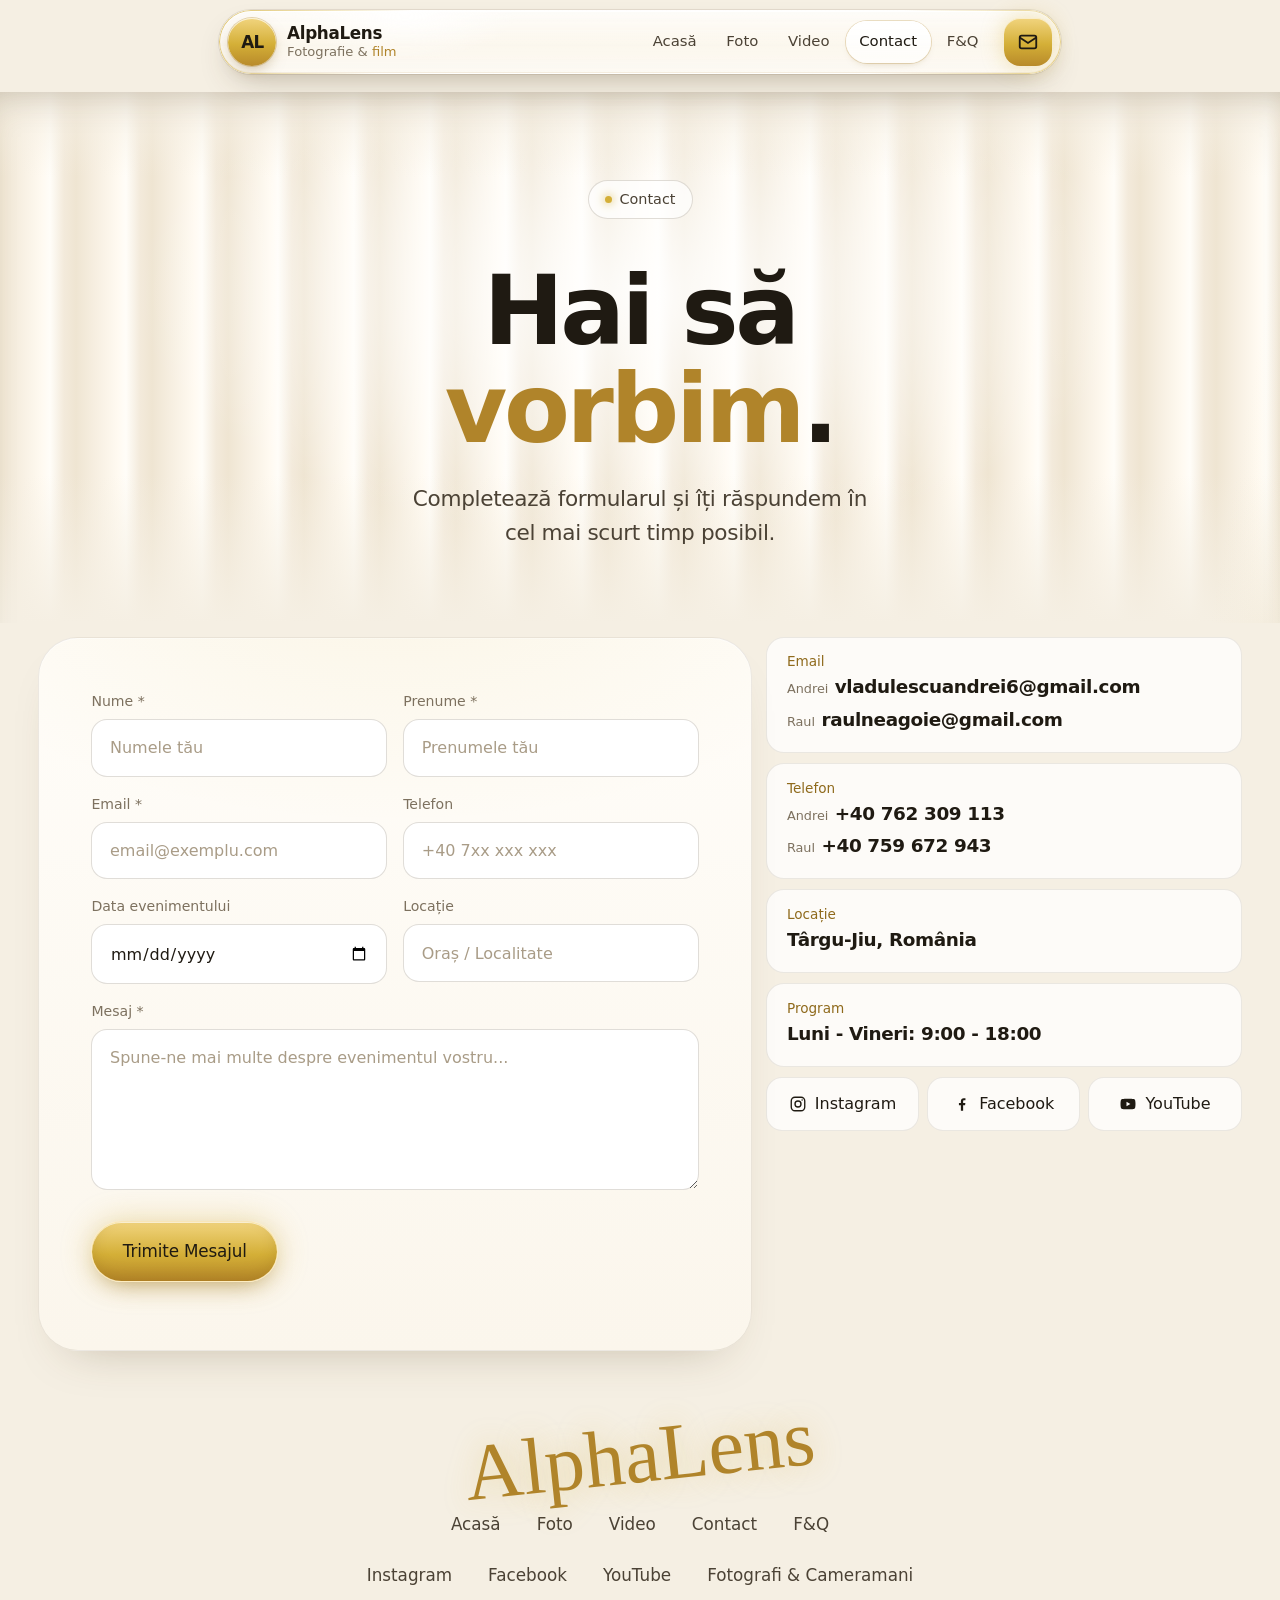
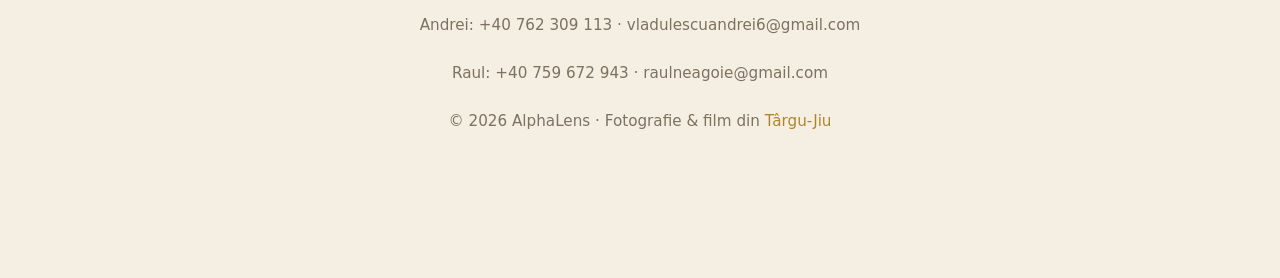
==== contact.html @ 050744c2 "Folosește pozele comprimate (WebP) organizate pe foldere pe Bunny Pozele din zona Bunny imagini1123 " ====
<!DOCTYPE html>
<html lang="ro">
<head>
  <meta charset="UTF-8">
  <meta http-equiv="Content-Security-Policy" content="default-src 'self'; script-src 'self'; style-src 'self' 'unsafe-inline' https://fonts.googleapis.com; font-src 'self' https://fonts.gstatic.com; img-src 'self' data: https://poze.b-cdn.net; media-src 'self' https://poze.b-cdn.net; frame-src https://player.mediadelivery.net; connect-src 'self' https://api.emailjs.com; object-src 'none'; base-uri 'self'; form-action 'self'">
  <meta name="viewport" content="width=device-width, initial-scale=1.0">
  <title>Contact | AlphaLens</title>
  <meta name="description" content="Scrie-ne data și locația evenimentului tău. Îți răspundem cât de repede putem.">
  <meta name="theme-color" content="#f5efe3">
  <meta property="og:type" content="website">
  <meta property="og:locale" content="ro_RO">
  <meta property="og:site_name" content="AlphaLens">
  <meta property="og:title" content="Contact | AlphaLens">
  <meta property="og:description" content="Scrie-ne data și locația evenimentului tău. Îți răspundem cât de repede putem.">
  <meta property="og:image" content="https://poze.b-cdn.net/nunti/alexandra-adi/DSC00682.webp">
  <link rel="icon" type="image/svg+xml" href="favicon.svg">
  <link rel="preconnect" href="https://fonts.googleapis.com">
  <link rel="preconnect" href="https://fonts.gstatic.com" crossorigin>
  <link href="https://fonts.googleapis.com/css2?family=Inter+Tight:wght@500;600;700&family=Inter:wght@400;500&family=Herr+Von+Muellerhoff&display=swap" rel="stylesheet">
  <link rel="stylesheet" href="style.css?v=20261024a">
  <script defer src="vendor/emailjs.min.js?v=4.4.1"></script>
</head>
<body>
  <a class="skip-link" href="#main">Sari la conținut</a>

  <!-- Navigație -->
  <header class="header" id="nav">
    <div class="wrap">
      <div class="header-bar">
        <div class="brand">
          <button type="button" class="avatar" id="profileBtn" aria-label="Despre AlphaLens" aria-controls="profile" aria-expanded="false" aria-haspopup="dialog">AL</button>
          <a href="index.html" class="brand-name"><strong>AlphaLens</strong><span>Fotografie &amp; <b>film</b></span></a>
        </div>
        <nav class="nav-links" aria-label="Principal">
          <a href="index.html" class="nav-link">Acasă</a>
          <a href="foto.html" class="nav-link">Foto</a>
          <a href="video.html" class="nav-link">Video</a>
          <!-- PRETURI-ASCUNS: <a href="preturi.html" class="nav-link">Prețuri</a> -->
          <a href="contact.html" class="nav-link" aria-current="page">Contact</a>
          <a href="faq.html" class="nav-link">F&amp;Q</a>
        </nav>
        <a href="contact.html" class="mail-btn" aria-label="Scrie-ne"><svg viewBox="0 0 24 24" fill="none" stroke="currentColor" stroke-width="2" aria-hidden="true"><rect x="3" y="5" width="18" height="14" rx="2"/><path d="M3 7l9 6 9-6"/></svg></a>
        <button class="menu-btn" id="menuBtn" aria-label="Deschide meniul" aria-controls="menu" aria-expanded="false">
          <span></span><span></span>
        </button>
      </div>
      <div class="profile" id="profile" role="dialog" aria-label="Despre AlphaLens" hidden>
        <div class="profile-head">
          <div class="profile-mark" aria-hidden="true">AL</div>
          <div>
            <strong>AlphaLens</strong>
            <span>Fotografie &amp; <b>film</b> · Târgu-Jiu</span>
            <em><i aria-hidden="true"></i>Ne deplasăm în toată țara</em>
          </div>
        </div>
        <p class="profile-text">Profesionalism, creativitate și discreție. Surprindem nunți, botezuri, cununii și majorate în fotografii și film, ca voi să vă bucurați de zi fără griji.</p>
        <div class="profile-social">
          <a href="https://www.instagram.com/alphalens.ro/" target="_blank" rel="noopener"><svg viewBox="0 0 24 24" fill="none" stroke="currentColor" stroke-width="1.8" aria-hidden="true"><rect x="3" y="3" width="18" height="18" rx="5"/><circle cx="12" cy="12" r="4"/><circle cx="17.5" cy="6.5" r="1" fill="currentColor" stroke="none"/></svg><span>Instagram</span></a>
          <a href="https://www.facebook.com/vladulescu.andrei.52" target="_blank" rel="noopener"><svg viewBox="0 0 24 24" fill="currentColor" aria-hidden="true"><path d="M13.5 21v-7.5h2.6l.4-3h-3V8.6c0-.9.3-1.5 1.5-1.5h1.6V4.4c-.3 0-1.2-.1-2.3-.1-2.3 0-3.8 1.4-3.8 3.9v2.3H7.9v3h2.6V21h3z"/></svg><span>Facebook</span></a>
          <a href="https://www.youtube.com/@vladulescuandrei4367" target="_blank" rel="noopener"><svg viewBox="0 0 24 24" fill="currentColor" aria-hidden="true"><path d="M21.6 7.2a2.5 2.5 0 0 0-1.8-1.8C18.2 5 12 5 12 5s-6.2 0-7.8.4A2.5 2.5 0 0 0 2.4 7.2 26 26 0 0 0 2 12a26 26 0 0 0 .4 4.8 2.5 2.5 0 0 0 1.8 1.8C5.8 19 12 19 12 19s6.2 0 7.8-.4a2.5 2.5 0 0 0 1.8-1.8A26 26 0 0 0 22 12a26 26 0 0 0-.4-4.8zM10 15V9l5.2 3L10 15z"/></svg><span>YouTube</span></a>
        </div>
        <div class="profile-contact">
          <a href="tel:+40762309113"><small>Andrei</small><b>0762 309 113</b></a>
          <a href="tel:+40759672943"><small>Raul</small><b>0759 672 943</b></a>
        </div>
        <a href="contact.html" class="profile-more">Solicită ofertă <svg viewBox="0 0 24 24" fill="none" stroke="currentColor" stroke-width="2" aria-hidden="true"><path d="M7 17L17 7M8 7h9v9"/></svg></a>
      </div>
    </div>
  </header>

  <!-- Meniu mobil -->
  <nav class="menu" id="menu" aria-label="Meniu mobil">
    <a href="index.html" class="menu-link"><small>01</small>Acasă</a>
    <a href="foto.html" class="menu-link"><small>02</small>Foto</a>
    <a href="video.html" class="menu-link"><small>03</small>Video</a>
    <!-- PRETURI-ASCUNS: <a href="preturi.html" class="menu-link"><small>04</small>Prețuri</a> -->
    <a href="contact.html" class="menu-link" aria-current="page"><small>04</small>Contact</a><!-- PRETURI-ASCUNS: era 05 -->
    <a href="faq.html" class="menu-link"><small>05</small>F&amp;Q</a><!-- PRETURI-ASCUNS: era 06 -->
    <p class="menu-foot">Andrei: +40 762 309 113 · Raul: +40 759 672 943<br>vladulescuandrei6@gmail.com</p>
  </nav>

  <main id="main">
    <section class="stage stage-page">
      <div class="flutes">
        <div class="flutes-light" aria-hidden="true"></div>
        <div class="wrap stage-copy hero">
          <span class="pill-label fade-in"><span class="dot"></span>Contact</span>
          <h1 class="h-hero">
            <span class="line"><span>Hai să</span></span>
            <span class="line"><span><span class="gold">vorbim</span>.</span></span>
          </h1>
          <p class="sub fade-in">Completează formularul și îți răspundem în cel mai scurt timp posibil.</p>
        </div>
      </div>
    </section>

    <section class="wrap contact-grid">
      <div class="card" data-reveal>
        <form class="form" id="contactForm">
          <div class="form-row">
            <div class="field"><label for="nume">Nume *</label><input type="text" id="nume" name="nume" placeholder="Numele tău" autocomplete="family-name" required></div>
            <div class="field"><label for="prenume">Prenume *</label><input type="text" id="prenume" name="prenume" placeholder="Prenumele tău" autocomplete="given-name" required></div>
          </div>
          <div class="form-row">
            <div class="field"><label for="email">Email *</label><input type="email" id="email" name="email" placeholder="email@exemplu.com" autocomplete="email" required></div>
            <div class="field"><label for="telefon">Telefon</label><input type="tel" id="telefon" name="telefon" placeholder="+40 7xx xxx xxx" autocomplete="tel"></div>
          </div>
          <div class="form-row">
            <div class="field"><label for="data">Data evenimentului</label><input type="date" id="data" name="data"></div>
            <div class="field"><label for="locatie">Locație</label><input type="text" id="locatie" name="locatie" placeholder="Oraș / Localitate"></div>
          </div>
          <div class="field"><label for="mesaj">Mesaj *</label><textarea id="mesaj" name="mesaj" rows="5" placeholder="Spune-ne mai multe despre evenimentul vostru..." required></textarea></div>
          <button type="submit" class="btn btn-gold" id="submitBtn"><span class="btn-text">Trimite Mesajul</span></button>
          <p class="form-message" id="formMessage" role="status"></p>
        </form>
      </div>
      <aside data-reveal style="--d:1">
        <div class="contact-rows">
          <div class="contact-row"><h3>Email</h3><a href="mailto:vladulescuandrei6@gmail.com"><small>Andrei</small>vladulescuandrei6@gmail.com</a><a href="mailto:raulneagoie@gmail.com"><small>Raul</small>raulneagoie@gmail.com</a></div>
          <div class="contact-row"><h3>Telefon</h3><a href="tel:+40762309113"><small>Andrei</small>+40 762 309 113</a><a href="tel:+40759672943"><small>Raul</small>+40 759 672 943</a></div>
          <div class="contact-row"><h3>Locație</h3><p>Târgu-Jiu, România</p></div>
          <div class="contact-row"><h3>Program</h3><p>Luni - Vineri: 9:00 - 18:00</p></div>
        </div>
        <div class="socials">
          <a href="https://www.instagram.com/alphalens.ro/" target="_blank" rel="noopener"><svg viewBox="0 0 24 24" fill="none" stroke="currentColor" stroke-width="1.8" aria-hidden="true"><rect x="3" y="3" width="18" height="18" rx="5"/><circle cx="12" cy="12" r="4"/><circle cx="17.5" cy="6.5" r="1" fill="currentColor" stroke="none"/></svg>Instagram</a>
          <a href="https://www.facebook.com/vladulescu.andrei.52" target="_blank" rel="noopener"><svg viewBox="0 0 24 24" fill="currentColor" aria-hidden="true"><path d="M13.5 21v-7.5h2.6l.4-3h-3V8.6c0-.9.3-1.5 1.5-1.5h1.6V4.4c-.3 0-1.2-.1-2.3-.1-2.3 0-3.8 1.4-3.8 3.9v2.3H7.9v3h2.6V21h3z"/></svg>Facebook</a>
          <a href="https://www.youtube.com/@vladulescuandrei4367" target="_blank" rel="noopener"><svg viewBox="0 0 24 24" fill="currentColor" aria-hidden="true"><path d="M21.6 7.2a2.5 2.5 0 0 0-1.8-1.8C18.2 5 12 5 12 5s-6.2 0-7.8.4A2.5 2.5 0 0 0 2.4 7.2 26 26 0 0 0 2 12a26 26 0 0 0 .4 4.8 2.5 2.5 0 0 0 1.8 1.8C5.8 19 12 19 12 19s6.2 0 7.8-.4a2.5 2.5 0 0 0 1.8-1.8A26 26 0 0 0 22 12a26 26 0 0 0-.4-4.8zM10 15V9l5.2 3L10 15z"/></svg>YouTube</a>
        </div>
      </aside>
    </section>
  </main>

  <!-- Footer -->
  <footer class="footer">
    <span class="signature" aria-hidden="true">AlphaLens</span>
    <nav class="footer-links" aria-label="Pagini">
      <a href="index.html">Acasă</a>
      <a href="foto.html">Foto</a>
      <a href="video.html">Video</a>
      <!-- PRETURI-ASCUNS: <a href="preturi.html">Prețuri</a> -->
      <a href="contact.html">Contact</a>
      <a href="faq.html">F&amp;Q</a>
    </nav>
    <div class="footer-links">
      <a href="https://www.instagram.com/alphalens.ro/" target="_blank" rel="noopener">Instagram</a>
      <a href="https://www.facebook.com/vladulescu.andrei.52" target="_blank" rel="noopener">Facebook</a>
      <a href="https://www.youtube.com/@vladulescuandrei4367" target="_blank" rel="noopener">YouTube</a>
      <a href="https://www.fotografi-cameramani.ro/vladulescu-andrei-cristian_8630" target="_blank" rel="noopener">Fotografi &amp; Cameramani</a>
    </div>
    <p class="footer-small">Andrei: <a href="tel:+40762309113">+40 762 309 113</a> · <a href="mailto:vladulescuandrei6@gmail.com">vladulescuandrei6@gmail.com</a></p>
    <p class="footer-small">Raul: <a href="tel:+40759672943">+40 759 672 943</a> · <a href="mailto:raulneagoie@gmail.com">raulneagoie@gmail.com</a></p>
    <p class="footer-small">© <span id="currentYear">2026</span> AlphaLens · Fotografie &amp; film din <b>Târgu-Jiu</b></p>
  </footer>

  <script src="vendor/motion.min.js?v=20261024a"></script>
  <script src="anim.js?v=20261024a"></script>
  <script src="site.js?v=20261024a"></script>
</body>
</html>
---- style.css ----
/* ========================================
   ALPHALENS — stil comun pentru toate paginile
   Același stil ca andreivladulescu.ro (carduri rotunjite, bară de sticlă,
   cortină, bobină 3D), dar luminos: fundal ivoire și accent auriu.
   Culorile și fonturile sunt în :root.
   ======================================== */

:root {
  --bg: #f5efe3;
  --card: #fffcf6;
  --card-2: #f3ecdf;
  --line: rgba(74, 56, 24, 0.10);
  --line-2: rgba(74, 56, 24, 0.17);
  --text: #1f1a12;
  --soft: #4b4235;
  --muted: #7d715f;
  --dim: #a99c87;
  --gold: #b0842a;            /* auriul pentru text: titluri, cuvinte evidențiate */
  --gold-2: #d4af37;          /* auriul clasic AlphaLens, pentru umpluturi */
  --gold-ink: #8f6a1c;        /* auriu închis, pentru text mic */
  --gold-fill: linear-gradient(180deg, #f1d47e 0%, #d4af37 55%, #b88a2a 100%);
  --gold-glow: rgba(212, 175, 55, 0.38);
  --ink: #1f1a12;

  --font-display: 'Inter Tight', 'Inter', system-ui, -apple-system, 'Segoe UI', sans-serif;
  --font-body: 'Inter', system-ui, -apple-system, 'Segoe UI', sans-serif;
  --font-sign: 'Herr Von Muellerhoff', 'Brush Script MT', cursive;

  --max: 2200px;
  --gutter: clamp(0.9rem, 3vw, 2.5rem);
  --r-xl: clamp(28px, 4vw, 40px);
  --r-lg: 22px;
  --header-h: 84px;
  --ease: cubic-bezier(0.22, 1, 0.36, 1);
  --shadow: 0 1px 0 rgba(255,255,255,0.9) inset, 0 24px 50px -32px rgba(74, 56, 24, 0.35);
}

/* ---------- Bază ---------- */
*, *::before, *::after { box-sizing: border-box; margin: 0; padding: 0; }
html { -webkit-text-size-adjust: 100%; scroll-padding-top: calc(var(--header-h) + 1rem); background: var(--bg); }
body {
  font-family: var(--font-body); font-size: 1rem; line-height: 1.6; color: var(--text); background: var(--bg);
  -webkit-font-smoothing: antialiased; overflow-x: hidden; min-height: 100vh;
}
img, iframe, svg { display: block; max-width: 100%; }
img { height: auto; }
a { color: inherit; text-decoration: none; }
button { font: inherit; color: inherit; background: none; border: 0; cursor: pointer; }
input, textarea, select { font: inherit; color: inherit; }
h1, h2, h3, h4 { font-family: var(--font-display); font-weight: 600; line-height: 1.02; letter-spacing: -0.035em; }
::selection { background: var(--gold-2); color: var(--ink); }
:focus-visible { outline: 2px solid var(--gold); outline-offset: 3px; border-radius: 6px; }
.skip-link { position: absolute; left: 1rem; top: -100px; z-index: 5001; padding: 0.6rem 1rem; background: var(--gold-2); color: var(--ink); border-radius: 10px; }
.skip-link:focus { top: 1rem; }

.gold { color: var(--gold); }
.muted { color: var(--muted); }
.wrap { width: 100%; max-width: var(--max); margin-inline: auto; padding-inline: var(--gutter); }
main { padding-top: calc(var(--header-h) + 0.5rem); display: grid; grid-template-columns: minmax(0, 1fr); gap: 14px; }
main > * { min-width: 0; }

/* ---------- Card ---------- */
.card {
  position: relative; border-radius: var(--r-xl); border: 1px solid var(--line);
  background: linear-gradient(180deg, #fffdf9 0%, #fbf6ec 100%);
  box-shadow: var(--shadow);
  padding: clamp(1.5rem, 5vw, 3.25rem); overflow: hidden; isolation: isolate;
}
.card::before {
  /* lumină aurie fină pe marginea de sus */
  content: ''; position: absolute; inset: 0; border-radius: inherit; pointer-events: none; z-index: -1;
  background: radial-gradient(120% 60% at 50% -10%, rgba(212,175,55,0.10), transparent 60%);
}
.center { text-align: center; }
.grid-2 { display: grid; grid-template-columns: 1fr 1fr; gap: 14px; }
@media (max-width: 760px) { .grid-2 { grid-template-columns: 1fr; } }

.pill-label {
  display: inline-flex; align-items: center; gap: 0.5rem; padding: 0.45rem 1rem; border-radius: 999px;
  background: rgba(255,255,255,0.7); border: 1px solid var(--line-2); color: var(--soft); font-size: 0.9rem; font-weight: 500;
}
.pill-label .dot { width: 7px; height: 7px; border-radius: 50%; background: var(--gold-2); box-shadow: 0 0 10px var(--gold-2); }
.kicker { color: var(--gold-ink); font-weight: 500; font-size: 0.95rem; letter-spacing: -0.01em; }

.h-hero { font-size: clamp(2.6rem, 8.6vw, 6rem); }
.h-big { font-size: clamp(2.2rem, 6vw, 4.2rem); }
.h-mid { font-size: clamp(1.7rem, 3.6vw, 2.6rem); }
.sub { font-size: clamp(1.05rem, 2.2vw, 1.35rem); color: var(--soft); letter-spacing: -0.015em; max-width: 34ch; }
.center .sub, .hero .sub, .offer .sub, .cta .sub { margin-inline: auto; }

/* ---------- Butoane ---------- */
.btn {
  position: relative; display: inline-flex; align-items: center; justify-content: center; gap: 0.6rem;
  padding: 1rem 1.9rem; border-radius: 999px; font-weight: 500; font-size: 1.05rem; letter-spacing: -0.01em; white-space: nowrap;
  color: var(--text); background: linear-gradient(180deg, #ffffff 0%, #efe7d8 100%);
  border: 1.5px solid rgba(255,255,255,0.95);
  box-shadow: inset 0 1px 0 #fff, inset 0 -6px 14px rgba(120,90,30,0.10), 0 0 0 1px var(--line-2), 0 10px 24px -12px rgba(74,56,24,0.45);
  transition: transform 0.25s var(--ease), box-shadow 0.3s, filter 0.3s;
}
.btn:hover { transform: translateY(-2px); filter: brightness(1.03); box-shadow: inset 0 1px 0 #fff, inset 0 -6px 14px rgba(120,90,30,0.08), 0 0 0 1px var(--line-2), 0 14px 30px -12px rgba(74,56,24,0.5); }
.btn:active { transform: translateY(0) scale(0.98); }
.btn svg { width: 18px; height: 18px; }
.btn-gold { color: var(--ink); background: var(--gold-fill); border-color: rgba(255,240,200,0.9); box-shadow: inset 0 1px 0 rgba(255,255,255,0.65), inset 0 -6px 14px rgba(120,80,10,0.18), 0 0 30px var(--gold-glow), 0 10px 24px -12px rgba(120,80,10,0.6); }
.btn-gold:hover { box-shadow: inset 0 1px 0 rgba(255,255,255,0.75), inset 0 -6px 14px rgba(120,80,10,0.14), 0 0 44px var(--gold-glow), 0 14px 30px -12px rgba(120,80,10,0.6); }
.btn-full { width: 100%; }

.arrow-link { display: inline-flex; align-items: center; gap: 0.6rem; font-size: 1.05rem; color: var(--soft); }
.arrow-link svg { width: 20px; height: 20px; color: var(--gold); transition: transform 0.3s var(--ease); }
.arrow-link:hover svg { transform: translate(3px, -3px); }

/* ---------- Header: bară de sticlă lichidă ---------- */
.header { position: fixed; top: 10px; left: 0; right: 0; z-index: 1000; pointer-events: none; transition: transform 0.45s var(--ease); }
.header.is-hidden { transform: translateY(calc(-100% - 20px)); }
.header .wrap { position: relative; }
.header-bar {
  pointer-events: auto; display: flex; align-items: center; gap: 0.75rem; height: 64px;
  padding: 0 8px; border-radius: 999px; position: relative; isolation: isolate;
  background: linear-gradient(180deg, rgba(255,255,255,0.78) 0%, rgba(255,255,255,0.45) 55%, rgba(255,255,255,0.6) 100%), rgba(250,244,232,0.35);
  border: 1px solid rgba(255,255,255,0.8);
  backdrop-filter: blur(24px) saturate(180%); -webkit-backdrop-filter: blur(24px) saturate(180%);
  box-shadow: inset 0 1px 0 #fff, inset 0 -1px 0 rgba(176,132,42,0.10), 0 0 0 1px var(--line), 0 14px 34px -16px rgba(74,56,24,0.45);
}
.header-bar > * { position: relative; z-index: 1; }
/* marginea care prinde lumina, aurie în colțuri */
.header-bar::before {
  content: ''; position: absolute; inset: -1px; border-radius: inherit; padding: 1px; pointer-events: none; z-index: 0;
  background: linear-gradient(120deg, rgba(212,175,55,0.75), rgba(255,255,255,0.2) 22%, rgba(255,255,255,0) 50%, rgba(255,255,255,0.2) 78%, rgba(212,175,55,0.6));
  -webkit-mask: linear-gradient(#000 0 0) content-box, linear-gradient(#000 0 0); -webkit-mask-composite: xor;
  mask: linear-gradient(#000 0 0) content-box exclude, linear-gradient(#000 0 0);
}
/* reflexia care urmărește mouse-ul */
.header-bar::after {
  content: ''; position: absolute; inset: 0; border-radius: inherit; pointer-events: none; z-index: 0;
  background: radial-gradient(160px 70px at var(--mx, 22%) 0%, rgba(255,255,255,0.9), transparent 70%);
}
@supports not ((backdrop-filter: blur(1px)) or (-webkit-backdrop-filter: blur(1px))) {
  .header-bar { background: rgba(255,252,246,0.96); }
}
@media (min-width: 901px) {
  .header-bar { width: min(100%, max(70%, 820px)); margin-inline: auto; }
}

.brand { display: flex; align-items: center; gap: 0.7rem; min-width: 0; padding-right: 0.5rem; }
/* monograma AL din stânga sus (deschide cardul echipei) */
.brand .avatar {
  appearance: none; border: 0; padding: 0; cursor: pointer; flex: none; position: relative;
  width: 48px; height: 48px; border-radius: 50%; display: grid; place-items: center;
  background: var(--gold-fill); color: var(--ink);
  font-family: var(--font-display); font-weight: 700; font-size: 1.05rem; letter-spacing: -0.04em;
  box-shadow: inset 0 1px 0 rgba(255,255,255,0.7), 0 0 0 1px rgba(176,132,42,0.35), 0 6px 16px -6px rgba(120,80,10,0.55);
  transition: box-shadow 0.3s var(--ease), transform 0.3s var(--ease);
}
.brand .avatar:hover, .brand .avatar[aria-expanded='true'] { box-shadow: inset 0 1px 0 rgba(255,255,255,0.7), 0 0 0 2px var(--gold-2), 0 0 22px var(--gold-glow); }
.brand .avatar:active { transform: scale(0.94); }
.brand-name { display: block; min-width: 0; }
.brand strong { display: block; font-family: var(--font-display); font-weight: 600; font-size: 1.05rem; letter-spacing: -0.02em; line-height: 1.15; white-space: nowrap; }
.brand span { display: block; font-size: 0.82rem; color: var(--muted); line-height: 1.2; white-space: nowrap; }
.brand span b { color: var(--gold); font-weight: 500; }
.nav-links { display: flex; gap: 0.15rem; margin-left: auto; }
.nav-link { padding: 0.55rem 0.85rem; border-radius: 999px; font-size: 0.93rem; color: var(--soft); white-space: nowrap; transition: background 0.2s, color 0.2s; }
.nav-link:hover { background: rgba(176,132,42,0.08); color: var(--text); }
.nav-link[aria-current='page'] {
  color: var(--text); background: linear-gradient(180deg, #fff, rgba(255,255,255,0.6));
  box-shadow: inset 0 1px 0 #fff, 0 0 0 1px rgba(176,132,42,0.25), 0 4px 10px -6px rgba(120,80,10,0.4);
}
.mail-btn {
  flex: none; width: 48px; height: 48px; border-radius: 16px; display: grid; place-items: center;
  background: var(--gold-fill); color: var(--ink); box-shadow: inset 0 1px 0 rgba(255,255,255,0.6), 0 0 22px var(--gold-glow); transition: transform 0.2s var(--ease);
}
.mail-btn:hover { transform: scale(1.06); }
.mail-btn svg { width: 22px; height: 22px; }
.menu-btn {
  display: none; flex: none; width: 48px; height: 48px; border-radius: 16px; position: relative; z-index: 1101;
  background: linear-gradient(180deg, #fff, rgba(255,255,255,0.55)); border: 1px solid var(--line-2); box-shadow: inset 0 1px 0 #fff;
}
.menu-btn span { position: absolute; left: 14px; right: 14px; height: 2px; border-radius: 2px; background: var(--text); transition: transform 0.3s var(--ease), top 0.3s var(--ease); }
.menu-btn span:nth-child(1) { top: 18px; }
.menu-btn span:nth-child(2) { top: 27px; }
.menu-btn[aria-expanded='true'] span:nth-child(1) { top: 22.5px; transform: rotate(45deg); }
.menu-btn[aria-expanded='true'] span:nth-child(2) { top: 22.5px; transform: rotate(-45deg); }
@media (max-width: 1080px) {
  .nav-links { display: none; }
  .menu-btn { display: block; }
  .mail-btn { margin-left: auto; }
}
@media (max-width: 380px) { .brand span { display: none; } }

/* ---------- Cardul echipei, deschis din monograma din stânga sus ---------- */
.profile {
  position: absolute; top: calc(100% + 10px); left: var(--pl, var(--gutter)); z-index: 2;
  width: min(380px, calc(100vw - 2 * var(--gutter))); padding: 1.15rem; border-radius: 28px;
  pointer-events: auto; color: var(--text);
  background: linear-gradient(180deg, rgba(255,255,255,0.92) 0%, rgba(255,255,255,0.7) 45%, rgba(255,255,255,0.8) 100%), rgba(250,244,232,0.6);
  border: 1px solid rgba(255,255,255,0.9);
  backdrop-filter: blur(26px) saturate(180%); -webkit-backdrop-filter: blur(26px) saturate(180%);
  box-shadow: inset 0 1px 0 #fff, 0 0 0 1px var(--line), 0 30px 60px -24px rgba(74,56,24,0.5);
  transform-origin: 30px -10px; opacity: 0; transform: translateY(-8px) scale(0.96);
  transition: opacity 0.25s var(--ease), transform 0.35s var(--ease);
}
.profile.is-open { opacity: 1; transform: none; }
.profile::before { content: ''; position: absolute; top: -7px; left: 24px; width: 14px; height: 14px; transform: rotate(45deg);
  background: #fff; border-left: 1px solid var(--line-2); border-top: 1px solid var(--line-2); border-radius: 3px 0 0 0; }
.profile-head { display: flex; align-items: center; gap: 0.9rem; }
.profile-mark { width: 64px; height: 64px; border-radius: 50%; flex: none; display: grid; place-items: center; background: var(--gold-fill);
  font-family: var(--font-display); font-weight: 700; font-size: 1.4rem; letter-spacing: -0.04em; color: var(--ink);
  box-shadow: inset 0 1px 0 rgba(255,255,255,0.7), 0 0 0 2px #fff, 0 0 22px var(--gold-glow); }
.profile-head strong { display: block; font-family: var(--font-display); font-weight: 600; font-size: 1.2rem; letter-spacing: -0.02em; line-height: 1.15; }
.profile-head span { display: block; font-size: 0.85rem; color: var(--muted); margin-top: 0.15rem; }
.profile-head span b { color: var(--gold); font-weight: 500; }
.profile-head em { display: inline-flex; align-items: center; gap: 0.4rem; margin-top: 0.45rem; font-style: normal; font-size: 0.75rem; color: var(--soft);
  padding: 0.22rem 0.6rem; border-radius: 999px; background: rgba(176,132,42,0.08); border: 1px solid rgba(176,132,42,0.18); }
.profile-head em i { width: 6px; height: 6px; border-radius: 50%; background: var(--gold-2); box-shadow: 0 0 8px var(--gold-2); }
.profile-text { margin: 1rem 0 0; font-size: 0.92rem; line-height: 1.55; color: var(--soft); }
.profile-social { display: grid; grid-template-columns: repeat(3, 1fr); gap: 0.5rem; margin-top: 1rem; }
.profile-social a { flex-direction: column; justify-content: center; gap: 0.35rem; padding: 0.7rem 0.4rem; font-size: 0.8rem; }
.profile-social a, .profile-contact a {
  display: flex; align-items: center; gap: 0.55rem; min-width: 0; padding: 0.65rem 0.75rem; border-radius: 16px;
  font-size: 0.86rem; color: var(--text); background: rgba(255,255,255,0.75); border: 1px solid var(--line);
  transition: background 0.2s, border-color 0.2s, transform 0.2s var(--ease);
}
.profile-social a { flex-direction: column; padding: 0.7rem 0.4rem; font-size: 0.8rem; }
.profile-social a:hover, .profile-contact a:hover { background: #fff; border-color: rgba(176,132,42,0.5); transform: translateY(-1px); }
.profile-social svg, .profile-contact svg { width: 18px; height: 18px; flex: none; color: var(--gold); }
.profile-contact { display: grid; grid-template-columns: 1fr 1fr; gap: 0.5rem; margin-top: 0.5rem; }
.profile-contact a { flex-direction: column; align-items: flex-start; gap: 0.1rem; }
.profile-contact a small { font-size: 0.72rem; color: var(--muted); }
.profile-contact a b { font-weight: 500; }
.profile-more { display: flex; align-items: center; justify-content: center; gap: 0.45rem; margin-top: 0.75rem; padding: 0.75rem; border-radius: 999px;
  font-weight: 600; font-size: 0.92rem; color: var(--ink); background: var(--gold-fill); box-shadow: inset 0 1px 0 rgba(255,255,255,0.6), 0 0 24px var(--gold-glow); }
.profile-more svg { width: 16px; height: 16px; transition: transform 0.25s var(--ease); }
.profile-more:hover svg { transform: translate(2px, -2px); }

/* ---------- Meniu mobil ---------- */
.menu {
  position: fixed; inset: 0; z-index: 999; background: rgba(247,241,229,0.97);
  backdrop-filter: blur(10px); -webkit-backdrop-filter: blur(10px);
  display: flex; flex-direction: column; justify-content: center; gap: 0.35rem; padding: 100px var(--gutter) 2rem;
  opacity: 0; visibility: hidden; transition: opacity 0.3s, visibility 0s 0.3s;
}
.menu.is-open { opacity: 1; visibility: visible; transition: opacity 0.3s; }
.menu-link { font-family: var(--font-display); font-weight: 600; font-size: clamp(2rem, 9vw, 3.2rem); letter-spacing: -0.04em; color: var(--soft); display: flex; align-items: baseline; gap: 0.8rem; }
.menu-link small { font-family: var(--font-body); font-size: 0.8rem; color: var(--dim); letter-spacing: 0; font-weight: 400; }
.menu-link[aria-current='page'] { color: var(--gold); }
.menu-foot { margin-top: 1.5rem; color: var(--muted); font-size: 0.95rem; }
body.menu-open { overflow: hidden; }

/* ---------- Hero ---------- */
.hero { text-align: center; padding-bottom: 0; }
.hero .pill-label { margin-bottom: 1.5rem; }
.hero h1 { margin-inline: auto; }
.hero .sub { margin-top: 1.4rem; }
.hero-actions { display: flex; gap: 0.75rem; justify-content: center; flex-wrap: wrap; margin-top: 2rem; }

/* Scena de sus: fără chenar, pe toată lățimea ecranului */
.stage { position: relative; text-align: center; }
.stage-top { position: relative; z-index: 2; display: grid; justify-items: center; gap: 0.9rem; padding-top: clamp(1rem, 3vw, 2rem); }
.venues-label { font-size: 0.78rem; letter-spacing: 0.16em; text-transform: uppercase; color: var(--dim); }
.venues { list-style: none; display: flex; flex-wrap: nowrap; justify-content: center; align-items: center; max-width: 820px; }
.venues li { font-family: var(--font-display); font-weight: 600; font-size: clamp(1rem, 2vw, 1.35rem); letter-spacing: 0.08em; text-transform: uppercase;
  color: var(--soft); display: flex; align-items: center; white-space: nowrap; }
.venues li + li::before { content: ""; width: 5px; height: 5px; border-radius: 50%; background: var(--gold-2); margin: 0 clamp(0.9rem, 2.4vw, 1.6rem); }
@media (max-width: 640px) {
  .venues li { font-size: clamp(0.68rem, 3.4vw, 0.95rem); letter-spacing: 0.03em; }
  .venues li + li::before { width: 4px; height: 4px; margin: 0 clamp(0.45rem, 2.2vw, 0.8rem); }
}

/* Logo-ul mare, scris de mână, în locul pozei de profil */
.mark {
  position: relative; margin-top: 1.25rem; margin-bottom: -2.2rem; z-index: 2;
  font-family: var(--font-sign); font-size: clamp(5rem, 15vw, 9.5rem); line-height: 0.9; color: var(--gold);
  transform: rotate(-5deg); text-shadow: 0 0 40px var(--gold-glow), 0 2px 0 rgba(255,255,255,0.8);
}

/* panouri verticale 3D, ca o cortină de mătase */
.flutes {
  position: relative; isolation: isolate; overflow: hidden;
  padding: clamp(4rem, 9vw, 6rem) 0 clamp(1.5rem, 3vw, 2.5rem);
  background:
    linear-gradient(180deg, rgba(245,239,227,0.8) 0%, transparent 16%, transparent 72%, var(--bg) 100%),
    radial-gradient(55% 65% at 50% 38%, rgba(255,255,255,0.85), transparent 72%),
    repeating-linear-gradient(90deg, #efe5d2 0, #f6eee0 18px, #fffaf1 42px, #fffdf8 50px, #f3eadb 64px, #efe5d2 76px);
  box-shadow: inset 0 24px 40px -28px rgba(74,56,24,0.35);
}
.flutes-light {
  position: absolute; inset: 0; z-index: -1; pointer-events: none;
  background: linear-gradient(100deg, transparent 38%, rgba(232,200,110,0.22) 50%, transparent 62%) 0 0 / 260% 100% no-repeat;
  animation: sweep 11s linear infinite;
}
@keyframes sweep { from { background-position: 130% 0; } to { background-position: -30% 0; } }
.stage-copy { position: relative; }
.stage-page .flutes { padding: clamp(3rem, 8vw, 5.5rem) 0 clamp(3rem, 7vw, 4.5rem); }
.stage-page h1 { margin-top: 1.25rem; }

/* ---------- Bobina 3D (cadre care se rotesc) ---------- */
.reel {
  --w: clamp(170px, 26vw, 320px);
  --n: 6;
  position: relative; height: calc(var(--w) * 1.25 + 2.5rem); margin-top: clamp(2rem, 5vw, 3rem);
  perspective: 1500px; perspective-origin: 50% 30%;
  touch-action: pan-y; cursor: grab; user-select: none; -webkit-user-select: none;
}
.reel.is-dragging { cursor: grabbing; }
.reel-ring {
  position: absolute; left: 50%; top: 8%; width: var(--w); aspect-ratio: 16 / 10; margin-left: calc(var(--w) / -2);
  transform-style: preserve-3d; transform: rotateX(-6deg) rotateY(calc(var(--rot, 0) * 1deg));
  will-change: transform;
}
.reel-card {
  position: absolute; inset: 0; border-radius: 16px; overflow: hidden; background: #e9dfcc;
  box-shadow: 0 30px 60px -25px rgba(74,56,24,0.6), 0 0 0 1px rgba(255,255,255,0.7);
  transform: rotateY(calc(var(--i) * 360deg / var(--n))) translateZ(calc(var(--w) * 1.02));
  backface-visibility: hidden; -webkit-backface-visibility: hidden;
  -webkit-box-reflect: below 14px linear-gradient(transparent 62%, rgba(255,255,255,0.3));
}
.reel-card img { width: 100%; height: 100%; object-fit: cover; pointer-events: none; -webkit-user-drag: none; }
.reel-card::after { content: ''; position: absolute; inset: 0; border-radius: inherit; pointer-events: none;
  background: linear-gradient(125deg, rgba(255,255,255,0.32) 0%, rgba(255,255,255,0.06) 26%, transparent 42%), linear-gradient(180deg, transparent 55%, rgba(0,0,0,0.18)); }
.reel-floor {
  position: absolute; left: 10%; right: 10%; bottom: 0; height: 40%;
  background: radial-gradient(50% 50% at 50% 50%, var(--gold-glow), transparent 70%); opacity: 0.5; filter: blur(30px); pointer-events: none;
}
.reel-hint { position: absolute; left: 0; right: 0; bottom: 0; font-size: 0.8rem; color: var(--dim); }
html:not(.motion) .reel-hint { display: none; }
@media (max-width: 640px) { .reel { --w: clamp(170px, 50vw, 230px); perspective: 1100px; } }

/* ---------- Tilt 3D pe carduri ---------- */
[data-tilt] { transform-style: preserve-3d; will-change: transform; }
[data-tilt] .glare {
  position: absolute; inset: 0; border-radius: inherit; pointer-events: none; z-index: 3; opacity: 0; transition: opacity 0.3s;
  background: radial-gradient(circle at var(--gx, 50%) var(--gy, 50%), rgba(255,255,255,0.55), transparent 45%);
}
[data-tilt]:hover .glare { opacity: 1; }

/* ---------- Portofoliu (video și foto) ---------- */
.works { display: grid; grid-template-columns: repeat(2, 1fr); gap: 14px; }
@media (min-width: 1280px) { .works { grid-template-columns: repeat(3, 1fr); } }
@media (max-width: 640px) { .works { grid-template-columns: 1fr; } }
.work { cursor: pointer; padding: 1.25rem; border-radius: var(--r-xl); display: flex; flex-direction: column; gap: 1rem; }
.work-head { display: flex; justify-content: space-between; align-items: flex-start; gap: 1rem; padding: 0.4rem 0.5rem 0; }
.work-title { font-size: clamp(1.5rem, 2.6vw, 1.9rem); }
.work-cat { color: var(--gold); font-weight: 500; margin-top: 0.3rem; }
.work-thumb { position: relative; aspect-ratio: 16 / 10; border-radius: 22px; overflow: hidden; background: #e9dfcc; transform: translateZ(30px); }
.work-thumb img { width: 100%; height: 100%; object-fit: cover; transition: transform 0.8s var(--ease); }
.work.is-photo .work-thumb { aspect-ratio: 4 / 5; }
@media (max-width: 640px) { .work.is-photo .work-thumb { aspect-ratio: 4 / 4.4; } }
.work:hover .work-thumb img { transform: scale(1.05); }
.work-foot { display: flex; justify-content: space-between; align-items: center; gap: 1rem; padding: 0 0.5rem 0.4rem; color: var(--muted); }
.play-chip { display: inline-flex; align-items: center; gap: 0.5rem; color: var(--text); white-space: nowrap; }
.play-chip i { width: 34px; height: 34px; border-radius: 50%; display: grid; place-items: center; background: var(--gold-fill); color: var(--ink); box-shadow: inset 0 1px 0 rgba(255,255,255,0.6), 0 0 18px var(--gold-glow); transition: transform 0.3s var(--ease); }
.play-chip svg { width: 13px; height: 13px; margin-left: 2px; }
.play-chip.is-photo svg { margin-left: 0; width: 15px; height: 15px; }
.work:hover .play-chip i { transform: scale(1.12); }
.work[hidden] { display: none !important; }

.filters { display: flex; gap: 0.5rem; flex-wrap: wrap; justify-content: center; margin-top: 1.75rem; }
.filter { padding: 0.6rem 1.1rem; border-radius: 999px; background: rgba(255,255,255,0.75); border: 1px solid var(--line-2); color: var(--soft); font-size: 0.95rem; transition: background 0.2s, color 0.2s, border-color 0.2s; }
.filter:hover { color: var(--text); border-color: rgba(176,132,42,0.45); }
.filter[aria-pressed='true'] { background: var(--gold-fill); color: var(--ink); border-color: var(--gold-2); box-shadow: 0 0 18px var(--gold-glow); }
.filter sup { font-size: 0.7rem; margin-left: 0.2rem; opacity: 0.7; }

/* ---------- Testimoniale: carusel 3D din sticlă (anim.js adaugă .is-3d) ---------- */
.score { display: flex; align-items: center; justify-content: space-between; gap: 1.5rem; flex-wrap: wrap; }
.score-num { font-family: var(--font-display); font-weight: 700; font-size: clamp(3.4rem, 9vw, 5rem); line-height: 0.9; letter-spacing: -0.05em; }
.stars { display: flex; gap: 0.3rem; color: var(--gold-2); margin-top: 0.6rem; }
.stars svg { width: 20px; height: 20px; }
.score p { font-size: clamp(1.15rem, 2.4vw, 1.45rem); text-align: right; letter-spacing: -0.015em; max-width: 17ch; color: var(--soft); }
@media (max-width: 520px) { .score p { text-align: left; } }

.tslider { position: relative; margin-top: 14px; }
.ttrack { display: grid; grid-auto-flow: column; grid-auto-columns: min(86%, 520px); gap: 14px; overflow-x: auto; scroll-snap-type: x mandatory; scrollbar-width: none; padding-bottom: 2px; overscroll-behavior-x: contain; }
.ttrack::-webkit-scrollbar { display: none; }
.tcard { scroll-snap-align: start; border-radius: var(--r-xl); border: 1px solid var(--line); background: linear-gradient(180deg, #fffdf9, #f8f1e4); box-shadow: var(--shadow); padding: clamp(1.5rem, 4vw, 2.25rem); display: flex; flex-direction: column; gap: 1.25rem; }
.tperson { display: flex; align-items: center; gap: 1rem; }
.tavatar { width: 64px; height: 64px; border-radius: 50%; display: grid; place-items: center; flex: none; background: linear-gradient(160deg, #fff, #efe4cf); border: 1px solid var(--line-2); color: var(--gold); font-family: var(--font-display); font-weight: 600; font-size: 1.2rem; }
.tperson strong { display: block; font-family: var(--font-display); font-size: 1.35rem; letter-spacing: -0.02em; }
.tperson span { color: var(--gold); font-style: italic; }
.tquote { font-size: clamp(1.3rem, 2.8vw, 1.7rem); line-height: 1.3; letter-spacing: -0.02em; }
.tnav { position: absolute; right: -6px; top: 50%; transform: translateY(-50%); width: 52px; height: 52px; border-radius: 50%; display: grid; place-items: center; background: rgba(255,255,255,0.85); border: 1px solid var(--line-2); backdrop-filter: blur(8px); -webkit-backdrop-filter: blur(8px); transition: background 0.2s; }
.tnav:hover { background: #fff; }
.tnav svg { width: 22px; height: 22px; }

.tslider.is-3d {
  --w: min(calc(100vw - 5.5rem), 540px);
  --R: calc(var(--w) * 0.98);
  margin-top: 14px; padding-block: 1.25rem 3.25rem; overflow-x: clip;
  perspective: 1500px; perspective-origin: 50% 40%;
  touch-action: pan-y; cursor: grab; user-select: none; -webkit-user-select: none;
}
.tslider.is-3d.is-dragging { cursor: grabbing; }
.tslider.is-3d::before {
  content: ''; position: absolute; left: 20%; right: 20%; bottom: 0; height: 45%; pointer-events: none;
  background: radial-gradient(50% 50% at 50% 50%, var(--gold-glow), transparent 70%); opacity: 0.45; filter: blur(34px);
}
.is-3d .ttrack {
  position: relative; width: var(--w); margin-inline: auto; overflow: visible; scroll-snap-type: none;
  grid-auto-flow: row; grid-template-columns: 100%; grid-auto-columns: auto; gap: 0;
  transform-style: preserve-3d;
  transform: translateZ(calc(var(--R) * -1)) rotateX(-4deg) rotateY(calc(var(--rot, 0) * 1deg));
  will-change: transform;
}
.is-3d .tcard {
  grid-area: 1 / 1; position: relative; isolation: isolate;
  transform: rotateY(calc(var(--i) * 60deg)) translateZ(var(--R));
  backface-visibility: hidden; -webkit-backface-visibility: hidden;
  opacity: var(--o, 1);
  border: 1px solid rgba(255,255,255,0.9);
  background: linear-gradient(150deg, rgba(255,255,255,0.95) 0%, rgba(255,255,255,0.75) 40%, rgba(255,250,240,0.85) 100%), rgba(250,244,232,0.8);
  box-shadow: inset 0 1px 0 #fff, 0 0 0 1px var(--line), 0 34px 70px -34px rgba(74,56,24,0.55);
}
.is-3d .tcard:not(.is-front) { pointer-events: none; }
.is-3d .tcard::before {
  content: ''; position: absolute; inset: -1px; border-radius: inherit; padding: 1px; pointer-events: none;
  background: linear-gradient(130deg, rgba(212,175,55,0.7), rgba(255,255,255,0.1) 30%, rgba(255,255,255,0) 60%, rgba(212,175,55,0.55));
  -webkit-mask: linear-gradient(#000 0 0) content-box, linear-gradient(#000 0 0); -webkit-mask-composite: xor;
  mask: linear-gradient(#000 0 0) content-box exclude, linear-gradient(#000 0 0);
}
.is-3d .tnav { right: max(0px, calc(50% - var(--w) / 2 - 26px)); z-index: 2; box-shadow: inset 0 1px 0 #fff, 0 10px 30px -12px rgba(74,56,24,0.5); }
.tdots { display: none; }
.is-3d .tdots { display: flex; justify-content: center; gap: 8px; position: absolute; left: 0; right: 0; bottom: 0.4rem; }
.tdots i { width: 7px; height: 7px; border-radius: 99px; background: rgba(74,56,24,0.2); transition: width 0.3s, background 0.3s; }
.tdots i.on { width: 22px; background: var(--gold-2); }

/* ---------- Statistici ---------- */
.stats-card { display: grid; grid-template-columns: repeat(3, 1fr); gap: 2rem; text-align: center; align-items: center; padding-block: clamp(3rem, 8vw, 5rem); }
.stat .kicker { display: block; margin-bottom: 0.75rem; }
.stat h3 { font-size: clamp(1.9rem, 4.6vw, 3rem); }
@media (max-width: 640px) { .stats-card { grid-template-columns: 1fr; gap: 2.25rem; } }

/* ---------- Ofertă / pachete ---------- */
.offer { text-align: center; }
.offer .h-big { margin-top: 1.5rem; }
.offer .sub { margin-top: 1rem; max-width: 40ch; }
.offer-stage {
  position: relative; margin: 2.25rem auto 0; max-width: 620px; aspect-ratio: 16 / 10; border-radius: 28px;
  border: 1px solid var(--line); background: linear-gradient(180deg, #fbf6ec, #f2e9d8); overflow: hidden;
  perspective: 900px; box-shadow: inset 0 1px 0 #fff;
}
.offer-stage .bars { position: absolute; inset: 8% 8% auto; display: grid; gap: 14px; }
.offer-stage .bars span { height: 14px; border-radius: 8px; background: rgba(74,56,24,0.08); }
.offer-stage .bars span:nth-child(1) { width: 100%; height: 30px; border-radius: 14px; }
.offer-stage .bars span:nth-child(2) { width: 82%; }
.offer-stage .bars span:nth-child(3) { width: 64%; }
.chip3d {
  position: absolute; display: inline-flex; align-items: center; gap: 0.5rem; padding: 0.6rem 1rem 0.6rem 0.75rem; border-radius: 999px;
  background: linear-gradient(180deg, #ffffff, #efe6d6); border: 1px solid #fff; color: var(--text); font-weight: 500; font-size: clamp(0.85rem, 2vw, 1.05rem);
  box-shadow: inset 0 1px 0 #fff, 0 0 0 1px var(--line-2), 0 12px 24px -12px rgba(74,56,24,0.55);
  transform-style: preserve-3d; white-space: nowrap; transform: rotate(var(--r, 0deg));
}
@media (max-width: 520px) { .offer-stage { aspect-ratio: 1 / 1; } }
.chip3d.on { background: var(--gold-fill); color: var(--ink); border-color: rgba(255,240,200,0.9); box-shadow: inset 0 1px 0 rgba(255,255,255,0.6), 0 0 24px var(--gold-glow); }
.chip3d::before { content: ''; width: 18px; height: 18px; border-radius: 50%; background: var(--gold-2); box-shadow: 0 0 0 5px rgba(212,175,55,0.2); }
.chip3d.on::before { background: var(--ink); box-shadow: none; width: 10px; height: 10px; }
.offer-list { list-style: none; display: flex; flex-wrap: wrap; justify-content: center; gap: 0.6rem 1.5rem; margin-top: 1.75rem; color: var(--soft); }
.offer-list li { display: flex; gap: 0.5rem; align-items: center; }
.offer-list li::before { content: '✓'; color: var(--gold); font-weight: 700; }
.offer .btn { margin-top: 2rem; }

/* ---------- Poză + roluri ---------- */
.photo-card { padding: 0; aspect-ratio: 5 / 4; }
.photo-card img { width: 100%; height: 100%; object-fit: cover; }
.roles { display: grid; gap: clamp(2rem, 6vw, 3.5rem); justify-items: center; align-content: center; text-align: center; padding-block: clamp(3rem, 8vw, 5rem); }
.role h3 { font-size: clamp(1.7rem, 4.2vw, 2.4rem); margin-top: 1rem; }
.role h3 b { color: var(--gold); font-weight: 600; }
.tool-chips { display: flex; gap: 0.5rem; justify-content: center; }
.tool { min-width: 46px; height: 46px; padding: 0 0.6rem; border-radius: 12px; display: grid; place-items: center; background: linear-gradient(180deg, #fff, #ece2cf); color: var(--gold-ink); font-weight: 700; font-size: 0.82rem; box-shadow: inset 0 1px 0 #fff, 0 0 0 1px var(--line-2), 0 6px 14px -8px rgba(74,56,24,0.5); }

/* text care se „aprinde” la scroll */
.scrub { font-family: var(--font-display); font-weight: 600; font-size: clamp(1.6rem, 4vw, 2.6rem); line-height: 1.18; letter-spacing: -0.035em; padding-block: clamp(2rem, 6vw, 4rem); }
.scrub .w { transition: color 0.2s; }
.motion .scrub .w { color: #d9cdb6; }
.motion .scrub .w.on { color: var(--text); }
.motion .scrub .w.on.g { color: var(--gold); }

/* ---------- Pași ---------- */
.steps { display: grid; grid-template-columns: repeat(4, 1fr); gap: 14px; margin-top: 2rem; list-style: none; }
.step { padding: 1.5rem; border-radius: var(--r-lg); background: rgba(255,255,255,0.7); border: 1px solid var(--line); }
.step b { display: inline-grid; place-items: center; width: 38px; height: 38px; border-radius: 12px; background: var(--gold-fill); color: var(--ink); font-family: var(--font-display); box-shadow: inset 0 1px 0 rgba(255,255,255,0.6); }
.step h3 { font-size: 1.35rem; margin: 1rem 0 0.4rem; letter-spacing: -0.02em; }
.step p { color: var(--muted); font-size: 0.97rem; }
@media (max-width: 900px) { .steps { grid-template-columns: 1fr 1fr; } }
@media (max-width: 520px) { .steps { grid-template-columns: 1fr; } }

/* ---------- Color grading: LOG vs final, cu bară glisantă ---------- */
.grade-card { --log: contrast(0.62) saturate(0.38) brightness(1.1) sepia(0.12) hue-rotate(28deg); display: grid; gap: 1.25rem; grid-template-areas: "text" "img"; }
.grade-card .ba { grid-area: img; }
.grade-text { grid-area: text; }
.grade-text .sub { margin-top: 1rem; }
@media (min-width: 901px) {
  .grade-card { grid-template-columns: minmax(0, 1.45fr) minmax(0, 1fr); grid-template-areas: "img text"; gap: clamp(2rem, 4vw, 3.5rem); align-items: center; }
  .grade-text .h-big { font-size: clamp(2rem, 3.6vw, 3.2rem); }
  .grade-text .sub { max-width: 32ch; }
}
.ba { --pos: 50%; position: relative; aspect-ratio: 16 / 9; border-radius: 18px; overflow: hidden; background: #e9dfcc;
  cursor: ew-resize; touch-action: pan-y; user-select: none; -webkit-user-select: none; -webkit-tap-highlight-color: transparent; outline: none; }
.ba:focus-visible { box-shadow: 0 0 0 2px var(--gold); }
.ba-img { position: absolute; inset: 0; width: 100%; height: 100%; object-fit: cover; pointer-events: none; -webkit-user-drag: none; }
.ba-log { position: absolute; inset: 0; clip-path: inset(0 calc(100% - var(--pos)) 0 0); }
.ba-log .ba-img { filter: var(--log); }
.ba-line { position: absolute; top: 0; bottom: 0; left: var(--pos); width: 2px; margin-left: -1px; background: rgba(255,255,255,0.95); box-shadow: 0 0 12px rgba(0,0,0,0.3); pointer-events: none; }
.ba-knob { position: absolute; top: 50%; left: 50%; width: 46px; height: 46px; margin: -23px 0 0 -23px; border-radius: 50%;
  display: grid; place-items: center; color: var(--ink); background: var(--gold-fill); border: 1px solid rgba(255,255,255,0.8);
  box-shadow: 0 6px 20px rgba(0,0,0,0.3), 0 0 20px var(--gold-glow); transition: transform .2s ease; }
.ba-knob svg { width: 22px; height: 22px; }
.ba.is-drag .ba-knob { transform: scale(1.12); }
.ba-tag { position: absolute; bottom: clamp(0.6rem, 2vw, 1.1rem); padding: 0.35rem 0.75rem; border-radius: 999px; font-size: clamp(0.72rem, 1.6vw, 0.9rem);
  font-weight: 600; letter-spacing: 0.06em; text-transform: uppercase; color: #fff; background: rgba(0,0,0,0.38);
  -webkit-backdrop-filter: blur(8px); backdrop-filter: blur(8px); pointer-events: none; transition: opacity .2s ease; }
.ba-tag-l { left: clamp(0.6rem, 2vw, 1.1rem); }
.ba-tag-r { right: clamp(0.6rem, 2vw, 1.1rem); }
@media (max-width: 640px) { .ba { aspect-ratio: 4 / 3; border-radius: 14px; } .ba-knob { width: 40px; height: 40px; margin: -20px 0 0 -20px; } }

/* ---------- FAQ ---------- */
.faq-layout { display: grid; grid-template-columns: minmax(0, 1.7fr) minmax(0, 1fr); gap: 14px; align-items: start; }
@media (max-width: 900px) { .faq-layout { grid-template-columns: 1fr; } }
.faq-list { display: grid; gap: 10px; }
.faq-item { border-radius: 20px; background: rgba(255,255,255,0.75); border: 1px solid var(--line); transition: border-color 0.2s, background 0.2s; }
.faq-item.is-open { border-color: rgba(176,132,42,0.45); background: #fff; }
.faq-q { width: 100%; display: flex; justify-content: space-between; align-items: center; gap: 1rem; padding: 1.15rem 1.25rem; text-align: left; font-family: var(--font-display); font-weight: 600; font-size: clamp(1.05rem, 2vw, 1.2rem); letter-spacing: -0.02em; }
.faq-icon { flex: none; width: 30px; height: 30px; border-radius: 50%; background: var(--card-2); position: relative; transition: background 0.2s, transform 0.4s var(--ease); }
.faq-icon::before, .faq-icon::after { content: ''; position: absolute; left: 50%; top: 50%; width: 11px; height: 2px; border-radius: 2px; background: var(--text); transform: translate(-50%, -50%); }
.faq-icon::after { transform: translate(-50%, -50%) rotate(90deg); transition: transform 0.4s var(--ease); }
.faq-item.is-open .faq-icon { background: var(--gold-fill); transform: rotate(180deg); }
.faq-item.is-open .faq-icon::after { transform: translate(-50%, -50%) rotate(0); }
.faq-a { display: grid; grid-template-rows: 0fr; transition: grid-template-rows 0.4s var(--ease); }
.faq-a > div { overflow: hidden; }
.faq-a p { padding: 0 1.25rem 1.2rem; color: var(--soft); max-width: 66ch; }
.faq-item.is-open .faq-a { grid-template-rows: 1fr; }
.side-stack { display: grid; gap: 14px; }
.side-stack .card h3 { font-size: 1.5rem; letter-spacing: -0.03em; }
.side-stack .card p { color: var(--soft); margin-top: 0.6rem; }
.side-stack .card .btn { margin-top: 1.5rem; }

/* ---------- CTA final ---------- */
.cta { text-align: center; padding-block: clamp(3.5rem, 9vw, 6rem); }
.signature { font-family: var(--font-sign); color: var(--gold); font-size: clamp(4rem, 12vw, 6rem); line-height: 0.8; display: inline-block; transform: rotate(-6deg); text-shadow: 0 0 30px var(--gold-glow); }
.cta h2 { margin-top: 1.5rem; }
.cta .sub { margin-top: 1rem; }
.cta .btn { margin-top: 2rem; }
/* același efect de cortină, discret, în spatele cardului final */
.cta::after {
  content: ''; position: absolute; inset: 0; z-index: -1; pointer-events: none; opacity: 0.8;
  background: repeating-linear-gradient(90deg, transparent 0, rgba(176,132,42,0.04) 30px, rgba(176,132,42,0.08) 40px, transparent 56px);
  mask-image: radial-gradient(70% 80% at 50% 40%, #000, transparent); -webkit-mask-image: radial-gradient(70% 80% at 50% 40%, #000, transparent);
}

/* ---------- Footer ---------- */
.footer { text-align: center; padding: clamp(3rem, 8vw, 4.5rem) var(--gutter) 9rem; display: grid; gap: 1.5rem; justify-items: center; }
.footer .signature { font-size: clamp(3.5rem, 10vw, 5rem); }
.footer-links { display: flex; flex-wrap: wrap; justify-content: center; gap: 0.75rem 2.25rem; font-size: 1.05rem; color: var(--soft); }
.footer-links a:hover { color: var(--gold); }
.footer-small { color: var(--muted); font-size: 0.95rem; }
.footer-small b { color: var(--gold); font-weight: 500; }
.footer-small a:hover { color: var(--gold); }

/* ---------- Banda de jos (CTA lipit) ---------- */
.dock {
  position: fixed; left: 50%; bottom: max(14px, env(safe-area-inset-bottom)); z-index: 900; width: min(560px, calc(100% - 2 * var(--gutter)));
  transform: translate(-50%, 0); transition: transform 0.6s var(--ease), visibility 0s;
  display: flex; align-items: center; justify-content: space-between; gap: 1rem; padding: 0.7rem 0.7rem 0.7rem 1.4rem; border-radius: 999px;
  background: rgba(255,251,243,0.78); border: 1.5px solid rgba(212,175,55,0.8); color: var(--text);
  backdrop-filter: blur(22px) saturate(180%); -webkit-backdrop-filter: blur(22px) saturate(180%);
  box-shadow: inset 0 1px 0 #fff, 0 0 30px rgba(212,175,55,0.25), 0 16px 40px -14px rgba(74,56,24,0.55);
}
/* fără JS bara rămâne vizibilă; cu JS apare după hero și dispare lângă footer */
.js .dock:not(.is-visible) { transform: translate(-50%, 160%); visibility: hidden; transition: transform 0.6s var(--ease), visibility 0s 0.6s; }
body.menu-open .dock, body.modal-open .dock { visibility: hidden; }
.dock p { line-height: 1.3; font-size: clamp(0.95rem, 2.4vw, 1.05rem); color: var(--soft); }
.dock p b { display: block; color: var(--gold-ink); font-weight: 600; }
.dock i { flex: none; width: 52px; height: 52px; border-radius: 50%; display: grid; place-items: center; background: var(--gold-fill); color: var(--ink); box-shadow: inset 0 1px 0 rgba(255,255,255,0.6); transition: transform 0.3s var(--ease); }
.dock:hover i { transform: rotate(-45deg); }
.dock svg { width: 24px; height: 24px; }

/* ---------- Video ---------- */
.modal { position: fixed; inset: 0; z-index: 3000; display: grid; place-items: center; padding: var(--gutter); background: rgba(31,26,18,0.82); backdrop-filter: blur(10px); -webkit-backdrop-filter: blur(10px); opacity: 0; visibility: hidden; transition: opacity 0.3s, visibility 0s 0.3s; }
.modal.is-open { opacity: 1; visibility: visible; transition: opacity 0.3s; }
.modal-box { width: min(1200px, 100%); aspect-ratio: 16 / 9; border-radius: 20px; overflow: hidden; background: #000; border: 1px solid rgba(212,175,55,0.45); box-shadow: 0 0 60px -10px var(--gold-glow); }
.modal-box iframe { width: 100%; height: 100%; border: 0; }
.modal-close { position: absolute; top: 1rem; right: 1rem; width: 48px; height: 48px; border-radius: 50%; display: grid; place-items: center; background: #fffaf1; color: var(--ink); border: 1px solid rgba(255,255,255,0.8); }
.modal-close:hover { background: var(--gold-2); }
.modal-close svg { width: 20px; height: 20px; }

/* ---------- Galerie foto (pe tot ecranul) ---------- */
.gallery { position: fixed; inset: 0; z-index: 3000; display: grid; grid-template-rows: auto 1fr auto; gap: 0.75rem; padding: 1rem var(--gutter) 1.25rem;
  background: rgba(24,20,13,0.94); backdrop-filter: blur(12px); -webkit-backdrop-filter: blur(12px); color: #fff;
  opacity: 0; visibility: hidden; transition: opacity 0.3s, visibility 0s 0.3s; }
.gallery.is-open { opacity: 1; visibility: visible; transition: opacity 0.3s; }
.gallery-head { display: flex; align-items: center; justify-content: space-between; gap: 1rem; }
.gallery-head h2 { font-size: clamp(1.4rem, 3vw, 2rem); }
.gallery-head .count { color: var(--gold-2); font-variant-numeric: tabular-nums; font-size: 0.95rem; margin-top: 0.2rem; }
.gallery .modal-close { position: static; }
.gallery-main { position: relative; min-height: 0; display: grid; place-items: center; }
.gallery-main img { max-width: 100%; max-height: 100%; object-fit: contain; border-radius: 14px; box-shadow: 0 30px 80px -30px #000; }
.gallery-nav { position: absolute; top: 50%; transform: translateY(-50%); width: 52px; height: 52px; border-radius: 50%; display: grid; place-items: center;
  background: rgba(255,255,255,0.14); border: 1px solid rgba(255,255,255,0.3); color: #fff; backdrop-filter: blur(10px); -webkit-backdrop-filter: blur(10px); transition: background 0.2s, color 0.2s; }
.gallery-nav:hover { background: var(--gold-2); color: var(--ink); }
.gallery-nav svg { width: 22px; height: 22px; }
.gallery-nav.prev { left: 0; }
.gallery-nav.next { right: 0; }
.gallery-thumbs { display: flex; gap: 8px; overflow-x: auto; scrollbar-width: none; padding: 4px 2px; justify-content: safe center; }
.gallery-thumbs::-webkit-scrollbar { display: none; }
.gallery-thumbs button { flex: none; width: 74px; height: 54px; border-radius: 10px; overflow: hidden; opacity: 0.5; outline: 2px solid transparent; outline-offset: 1px; transition: opacity 0.2s, outline-color 0.2s; }
.gallery-thumbs button img { width: 100%; height: 100%; object-fit: cover; }
.gallery-thumbs button:hover { opacity: 0.85; }
.gallery-thumbs button[aria-current='true'] { opacity: 1; outline-color: var(--gold-2); }
@media (max-width: 640px) { .gallery-nav { width: 42px; height: 42px; } .gallery-thumbs button { width: 58px; height: 44px; } }

/* ---------- Contact ---------- */
.contact-grid { display: grid; grid-template-columns: 1.5fr 1fr; gap: 14px; align-items: start; }
@media (max-width: 900px) { .contact-grid { grid-template-columns: 1fr; } }
.form { display: grid; gap: 1rem; }
.form-row { display: grid; grid-template-columns: 1fr 1fr; gap: 1rem; }
@media (max-width: 560px) { .form-row { grid-template-columns: 1fr; } }
.field label { display: block; font-size: 0.88rem; color: var(--muted); margin-bottom: 0.4rem; }
.field input, .field textarea {
  width: 100%; padding: 0.95rem 1.1rem; border-radius: 16px; background: #fff; border: 1px solid var(--line-2);
  font-size: 1rem; outline: none; color-scheme: light; resize: vertical; transition: border-color 0.2s, box-shadow 0.2s;
}
.field input::placeholder, .field textarea::placeholder { color: var(--dim); }
.field input:focus, .field textarea:focus { border-color: var(--gold-2); box-shadow: 0 0 0 4px rgba(212,175,55,0.18); }
.field textarea { min-height: 140px; }
.form .btn { justify-self: start; margin-top: 0.5rem; }
.form .btn.is-success { background: linear-gradient(180deg, #9be3a8, #4fb366); }
.form .btn.is-error { background: linear-gradient(180deg, #ff8a80, #d44a3d); color: #fff; }
.form-message { color: var(--muted); }
.contact-rows { display: grid; gap: 10px; }
.contact-row { padding: 1.1rem 1.25rem; border-radius: 18px; background: rgba(255,255,255,0.75); border: 1px solid var(--line); }
.contact-row h3 { font-family: var(--font-body); font-weight: 500; font-size: 0.85rem; color: var(--gold-ink); letter-spacing: 0; }
.contact-row a, .contact-row p { display: block; margin-top: 0.2rem; font-family: var(--font-display); font-weight: 600; font-size: 1.15rem; letter-spacing: -0.02em; word-break: break-word; }
.contact-row a small, .contact-row p small { font-family: var(--font-body); font-weight: 400; font-size: 0.8rem; color: var(--muted); letter-spacing: 0; margin-right: 0.4rem; }
.contact-row a:hover { color: var(--gold); }
.socials { display: flex; gap: 0.5rem; margin-top: 10px; flex-wrap: wrap; }
.socials a { flex: 1; min-width: 120px; display: inline-flex; align-items: center; justify-content: center; gap: 0.5rem; padding: 0.85rem; border-radius: 16px; background: rgba(255,255,255,0.75); border: 1px solid var(--line); transition: border-color 0.2s, color 0.2s; }
.socials a:hover { border-color: var(--gold-2); color: var(--gold); }
.socials svg { width: 18px; height: 18px; }

/* ---------- Prețuri ---------- */
.tabs { display: inline-flex; padding: 5px; border-radius: 999px; background: rgba(255,255,255,0.75); border: 1px solid var(--line-2); position: relative; margin-top: 1.75rem; max-width: 100%; }
.tab { position: relative; z-index: 1; padding: 0.65rem 1.35rem; border-radius: 999px; font-weight: 500; color: var(--soft); transition: color 0.3s; }
.tab[aria-selected='true'] { color: var(--ink); }
.tabs-pill { position: absolute; top: 5px; bottom: 5px; left: 0; border-radius: 999px; background: var(--gold-fill); box-shadow: inset 0 1px 0 rgba(255,255,255,0.6), 0 0 18px var(--gold-glow); transition: transform 0.45s var(--ease), width 0.45s var(--ease); }
@media (max-width: 480px) { .tab { padding: 0.6rem 0.8rem; font-size: 0.92rem; } }
.tab-panel { display: grid; gap: 14px; }
.tab-panel[hidden] { display: none; }
.group-title { display: flex; align-items: center; gap: 0.9rem; margin: 1.25rem 0.5rem 0.25rem; font-size: 1.05rem; letter-spacing: 0.12em; text-transform: uppercase; color: var(--gold-ink); }
.group-title::after { content: ''; flex: 1; height: 1px; background: linear-gradient(90deg, rgba(176,132,42,0.4), transparent); }
.price-grid { display: grid; grid-template-columns: repeat(3, 1fr); gap: 14px; }
.price-grid.two { grid-template-columns: repeat(2, 1fr); }
@media (max-width: 1100px) { .price-grid { grid-template-columns: 1fr 1fr; } }
@media (max-width: 760px) { .price-grid, .price-grid.two { grid-template-columns: 1fr; } }
.price-card { display: flex; flex-direction: column; }
.price-card.featured { border-color: rgba(212,175,55,0.6); box-shadow: var(--shadow), 0 0 60px -24px var(--gold-glow); }
.price-card.featured::before { background: radial-gradient(120% 60% at 50% -10%, rgba(212,175,55,0.2), transparent 60%); }
.badge { align-self: flex-start; padding: 0.35rem 0.85rem; border-radius: 999px; background: rgba(255,255,255,0.8); border: 1px solid var(--line-2); font-size: 0.85rem; color: var(--soft); }
.featured .badge { background: var(--gold-fill); color: var(--ink); border-color: var(--gold-2); }
.price-card h3 { font-size: 2rem; margin-top: 1.25rem; }
.price { display: flex; align-items: baseline; gap: 0.4rem; margin-top: 1.25rem; }
.price-amount { font-family: var(--font-display); font-weight: 700; font-size: clamp(3rem, 6vw, 4.2rem); line-height: 1; letter-spacing: -0.05em; font-variant-numeric: tabular-nums; }
.featured .price-amount { color: var(--gold); }
.price-currency { font-size: 1.3rem; color: var(--muted); }
.features { list-style: none; margin: 1.5rem 0 2rem; display: grid; gap: 0.6rem; flex: 1; align-content: start; }
.features li { display: flex; gap: 0.65rem; color: var(--soft); }
.features li::before { content: '✓'; color: var(--gold); font-weight: 700; }
.features strong { color: var(--text); font-weight: 600; }
.price-card .btn { margin-top: auto; }
.extras h3 { font-size: 1.6rem; }
.extras ul { list-style: none; display: grid; gap: 0.75rem; margin-top: 1.25rem; }
.extras li { display: flex; flex-wrap: wrap; justify-content: space-between; gap: 0.25rem 1rem; padding: 1rem 1.2rem; border-radius: 18px; background: rgba(255,255,255,0.75); border: 1px solid var(--line); }
.extras li span { font-family: var(--font-display); font-weight: 700; color: var(--gold); }
.extras li small { flex-basis: 100%; color: var(--muted); font-size: 0.88rem; }
.note { color: var(--muted); text-align: center; margin-top: 0.5rem; }

/* ---------- Animații (Motion, în anim.js) ---------- */
/* stările de pornire; fără Motion sau cu „reduce motion”, clasa .motion lipsește și totul e vizibil */
.motion [data-reveal] { opacity: 0; }
.motion .fade-in { opacity: 0; }
.motion .line > span { display: inline-block; transform: translateY(105%); }
.line { display: block; overflow: hidden; padding-bottom: 0.08em; margin-bottom: -0.08em; }
.motion .work-thumb img { transition: none; }
.motion .work:hover .work-thumb img { transform: none; }
.motion .chip3d { opacity: 0; }

@media (prefers-reduced-motion: reduce) {
  *, *::before, *::after { animation-duration: 0.01ms !important; animation-iteration-count: 1 !important; transition-duration: 0.01ms !important; scroll-behavior: auto !important; }
  .profile { transform: none; }
}
.card-tight { padding: clamp(1.25rem, 4vw, 2rem); }
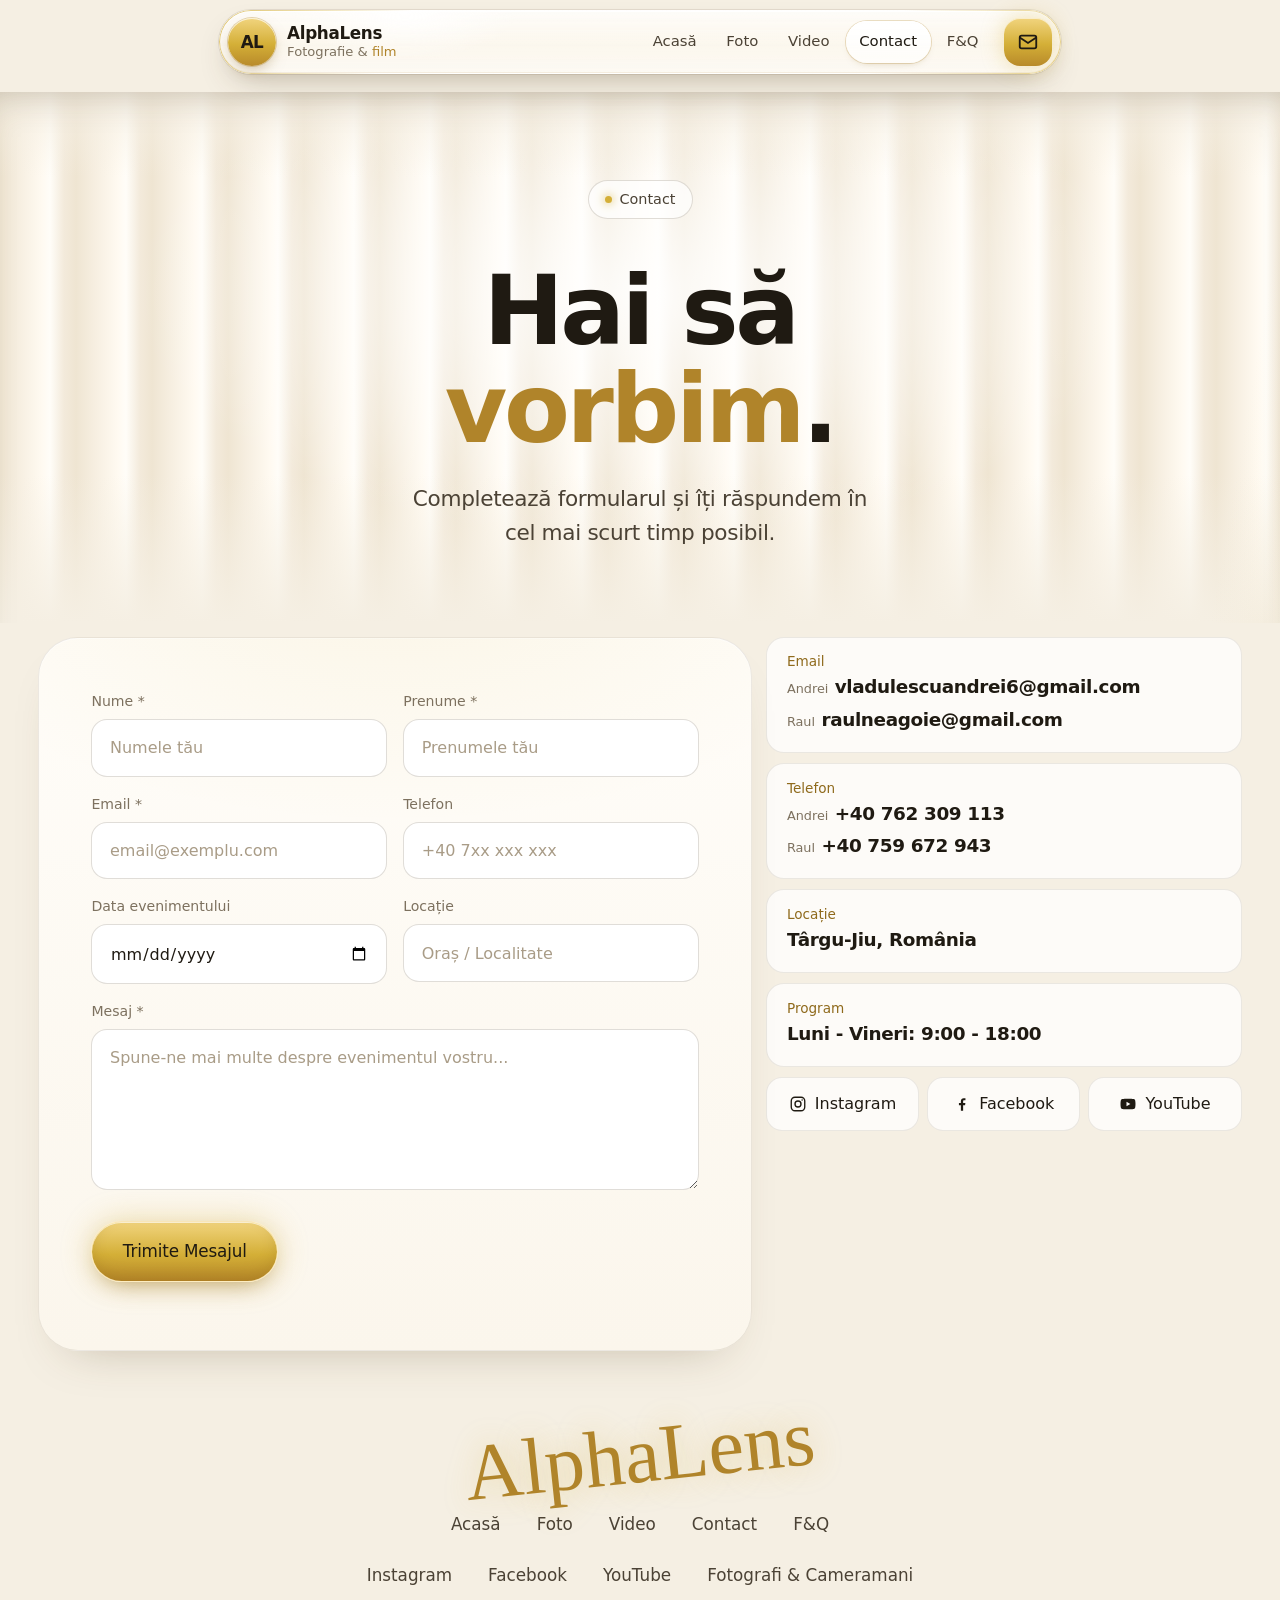
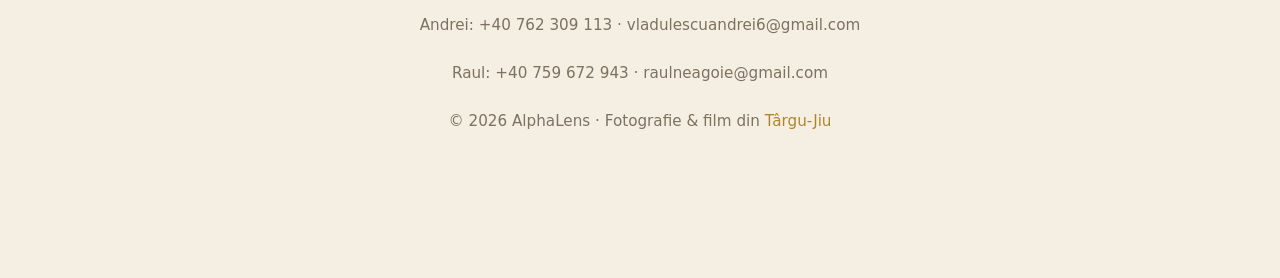
==== commit 002cc456: "Mobil: fără zoom la dublu tap pe iOS (touch-action: manipulation) Pinch-zoom rămâne activ. Versiunea" ====
--- a/contact.html
+++ b/contact.html
@@ -17,7 +17,7 @@
   <link rel="preconnect" href="https://fonts.googleapis.com">
   <link rel="preconnect" href="https://fonts.gstatic.com" crossorigin>
   <link href="https://fonts.googleapis.com/css2?family=Inter+Tight:wght@500;600;700&family=Inter:wght@400;500&family=Herr+Von+Muellerhoff&display=swap" rel="stylesheet">
-  <link rel="stylesheet" href="style.css?v=20261024a">
+  <link rel="stylesheet" href="style.css?v=20261121a">
   <script defer src="vendor/emailjs.min.js?v=4.4.1"></script>
 </head>
 <body>
@@ -29,17 +29,17 @@
       <div class="header-bar">
         <div class="brand">
           <button type="button" class="avatar" id="profileBtn" aria-label="Despre AlphaLens" aria-controls="profile" aria-expanded="false" aria-haspopup="dialog">AL</button>
-          <a href="index.html" class="brand-name"><strong>AlphaLens</strong><span>Fotografie &amp; <b>film</b></span></a>
+          <a href="/" class="brand-name"><strong>AlphaLens</strong><span>Fotografie &amp; <b>film</b></span></a>
         </div>
         <nav class="nav-links" aria-label="Principal">
-          <a href="index.html" class="nav-link">Acasă</a>
-          <a href="foto.html" class="nav-link">Foto</a>
-          <a href="video.html" class="nav-link">Video</a>
-          <!-- PRETURI-ASCUNS: <a href="preturi.html" class="nav-link">Prețuri</a> -->
-          <a href="contact.html" class="nav-link" aria-current="page">Contact</a>
-          <a href="faq.html" class="nav-link">F&amp;Q</a>
+          <a href="/" class="nav-link">Acasă</a>
+          <a href="/foto" class="nav-link">Foto</a>
+          <a href="/video" class="nav-link">Video</a>
+          <!-- PRETURI-ASCUNS: <a href="/preturi" class="nav-link">Prețuri</a> -->
+          <a href="/contact" class="nav-link" aria-current="page">Contact</a>
+          <a href="/faq" class="nav-link">F&amp;Q</a>
         </nav>
-        <a href="contact.html" class="mail-btn" aria-label="Scrie-ne"><svg viewBox="0 0 24 24" fill="none" stroke="currentColor" stroke-width="2" aria-hidden="true"><rect x="3" y="5" width="18" height="14" rx="2"/><path d="M3 7l9 6 9-6"/></svg></a>
+        <a href="/contact" class="mail-btn" aria-label="Scrie-ne"><svg viewBox="0 0 24 24" fill="none" stroke="currentColor" stroke-width="2" aria-hidden="true"><rect x="3" y="5" width="18" height="14" rx="2"/><path d="M3 7l9 6 9-6"/></svg></a>
         <button class="menu-btn" id="menuBtn" aria-label="Deschide meniul" aria-controls="menu" aria-expanded="false">
           <span></span><span></span>
         </button>
@@ -63,19 +63,19 @@
           <a href="tel:+40762309113"><small>Andrei</small><b>0762 309 113</b></a>
           <a href="tel:+40759672943"><small>Raul</small><b>0759 672 943</b></a>
         </div>
-        <a href="contact.html" class="profile-more">Solicită ofertă <svg viewBox="0 0 24 24" fill="none" stroke="currentColor" stroke-width="2" aria-hidden="true"><path d="M7 17L17 7M8 7h9v9"/></svg></a>
+        <a href="/contact" class="profile-more">Solicită ofertă <svg viewBox="0 0 24 24" fill="none" stroke="currentColor" stroke-width="2" aria-hidden="true"><path d="M7 17L17 7M8 7h9v9"/></svg></a>
       </div>
     </div>
   </header>
 
   <!-- Meniu mobil -->
   <nav class="menu" id="menu" aria-label="Meniu mobil">
-    <a href="index.html" class="menu-link"><small>01</small>Acasă</a>
-    <a href="foto.html" class="menu-link"><small>02</small>Foto</a>
-    <a href="video.html" class="menu-link"><small>03</small>Video</a>
-    <!-- PRETURI-ASCUNS: <a href="preturi.html" class="menu-link"><small>04</small>Prețuri</a> -->
-    <a href="contact.html" class="menu-link" aria-current="page"><small>04</small>Contact</a><!-- PRETURI-ASCUNS: era 05 -->
-    <a href="faq.html" class="menu-link"><small>05</small>F&amp;Q</a><!-- PRETURI-ASCUNS: era 06 -->
+    <a href="/" class="menu-link"><small>01</small>Acasă</a>
+    <a href="/foto" class="menu-link"><small>02</small>Foto</a>
+    <a href="/video" class="menu-link"><small>03</small>Video</a>
+    <!-- PRETURI-ASCUNS: <a href="/preturi" class="menu-link"><small>04</small>Prețuri</a> -->
+    <a href="/contact" class="menu-link" aria-current="page"><small>04</small>Contact</a><!-- PRETURI-ASCUNS: era 05 -->
+    <a href="/faq" class="menu-link"><small>05</small>F&amp;Q</a><!-- PRETURI-ASCUNS: era 06 -->
     <p class="menu-foot">Andrei: +40 762 309 113 · Raul: +40 759 672 943<br>vladulescuandrei6@gmail.com</p>
   </nav>
 
@@ -134,12 +134,12 @@
   <footer class="footer">
     <span class="signature" aria-hidden="true">AlphaLens</span>
     <nav class="footer-links" aria-label="Pagini">
-      <a href="index.html">Acasă</a>
-      <a href="foto.html">Foto</a>
-      <a href="video.html">Video</a>
-      <!-- PRETURI-ASCUNS: <a href="preturi.html">Prețuri</a> -->
-      <a href="contact.html">Contact</a>
-      <a href="faq.html">F&amp;Q</a>
+      <a href="/">Acasă</a>
+      <a href="/foto">Foto</a>
+      <a href="/video">Video</a>
+      <!-- PRETURI-ASCUNS: <a href="/preturi">Prețuri</a> -->
+      <a href="/contact">Contact</a>
+      <a href="/faq">F&amp;Q</a>
     </nav>
     <div class="footer-links">
       <a href="https://www.instagram.com/alphalens.ro/" target="_blank" rel="noopener">Instagram</a>
--- a/style.css
+++ b/style.css
@@ -46,6 +46,8 @@
 img { height: auto; }
 a { color: inherit; text-decoration: none; }
 button { font: inherit; color: inherit; background: none; border: 0; cursor: pointer; }
+/* iOS: fără zoom la dublu tap (pinch-zoom rămâne activ) */
+html, body, a, button, input, select, textarea, label, summary, [role="button"] { touch-action: manipulation; }
 input, textarea, select { font: inherit; color: inherit; }
 h1, h2, h3, h4 { font-family: var(--font-display); font-weight: 600; line-height: 1.02; letter-spacing: -0.035em; }
 ::selection { background: var(--gold-2); color: var(--ink); }
@@ -588,7 +590,7 @@
 .gallery-head h2 { font-size: clamp(1.4rem, 3vw, 2rem); }
 .gallery-head .count { color: var(--gold-2); font-variant-numeric: tabular-nums; font-size: 0.95rem; margin-top: 0.2rem; }
 .gallery .modal-close { position: static; }
-.gallery-main { position: relative; min-height: 0; display: grid; place-items: center; }
+.gallery-main { position: relative; min-height: 0; display: grid; grid-template-rows: 100%; grid-template-columns: 100%; place-items: center; }
 .gallery-main img { max-width: 100%; max-height: 100%; object-fit: contain; border-radius: 14px; box-shadow: 0 30px 80px -30px #000; }
 .gallery-nav { position: absolute; top: 50%; transform: translateY(-50%); width: 52px; height: 52px; border-radius: 50%; display: grid; place-items: center;
   background: rgba(255,255,255,0.14); border: 1px solid rgba(255,255,255,0.3); color: #fff; backdrop-filter: blur(10px); -webkit-backdrop-filter: blur(10px); transition: background 0.2s, color 0.2s; }
@@ -602,6 +604,7 @@
 .gallery-thumbs button img { width: 100%; height: 100%; object-fit: cover; }
 .gallery-thumbs button:hover { opacity: 0.85; }
 .gallery-thumbs button[aria-current='true'] { opacity: 1; outline-color: var(--gold-2); }
+@media (min-width: 641px) { .gallery-main img { max-width: calc(100% - 136px); } }
 @media (max-width: 640px) { .gallery-nav { width: 42px; height: 42px; } .gallery-thumbs button { width: 58px; height: 44px; } }
 
 /* ---------- Contact ---------- */
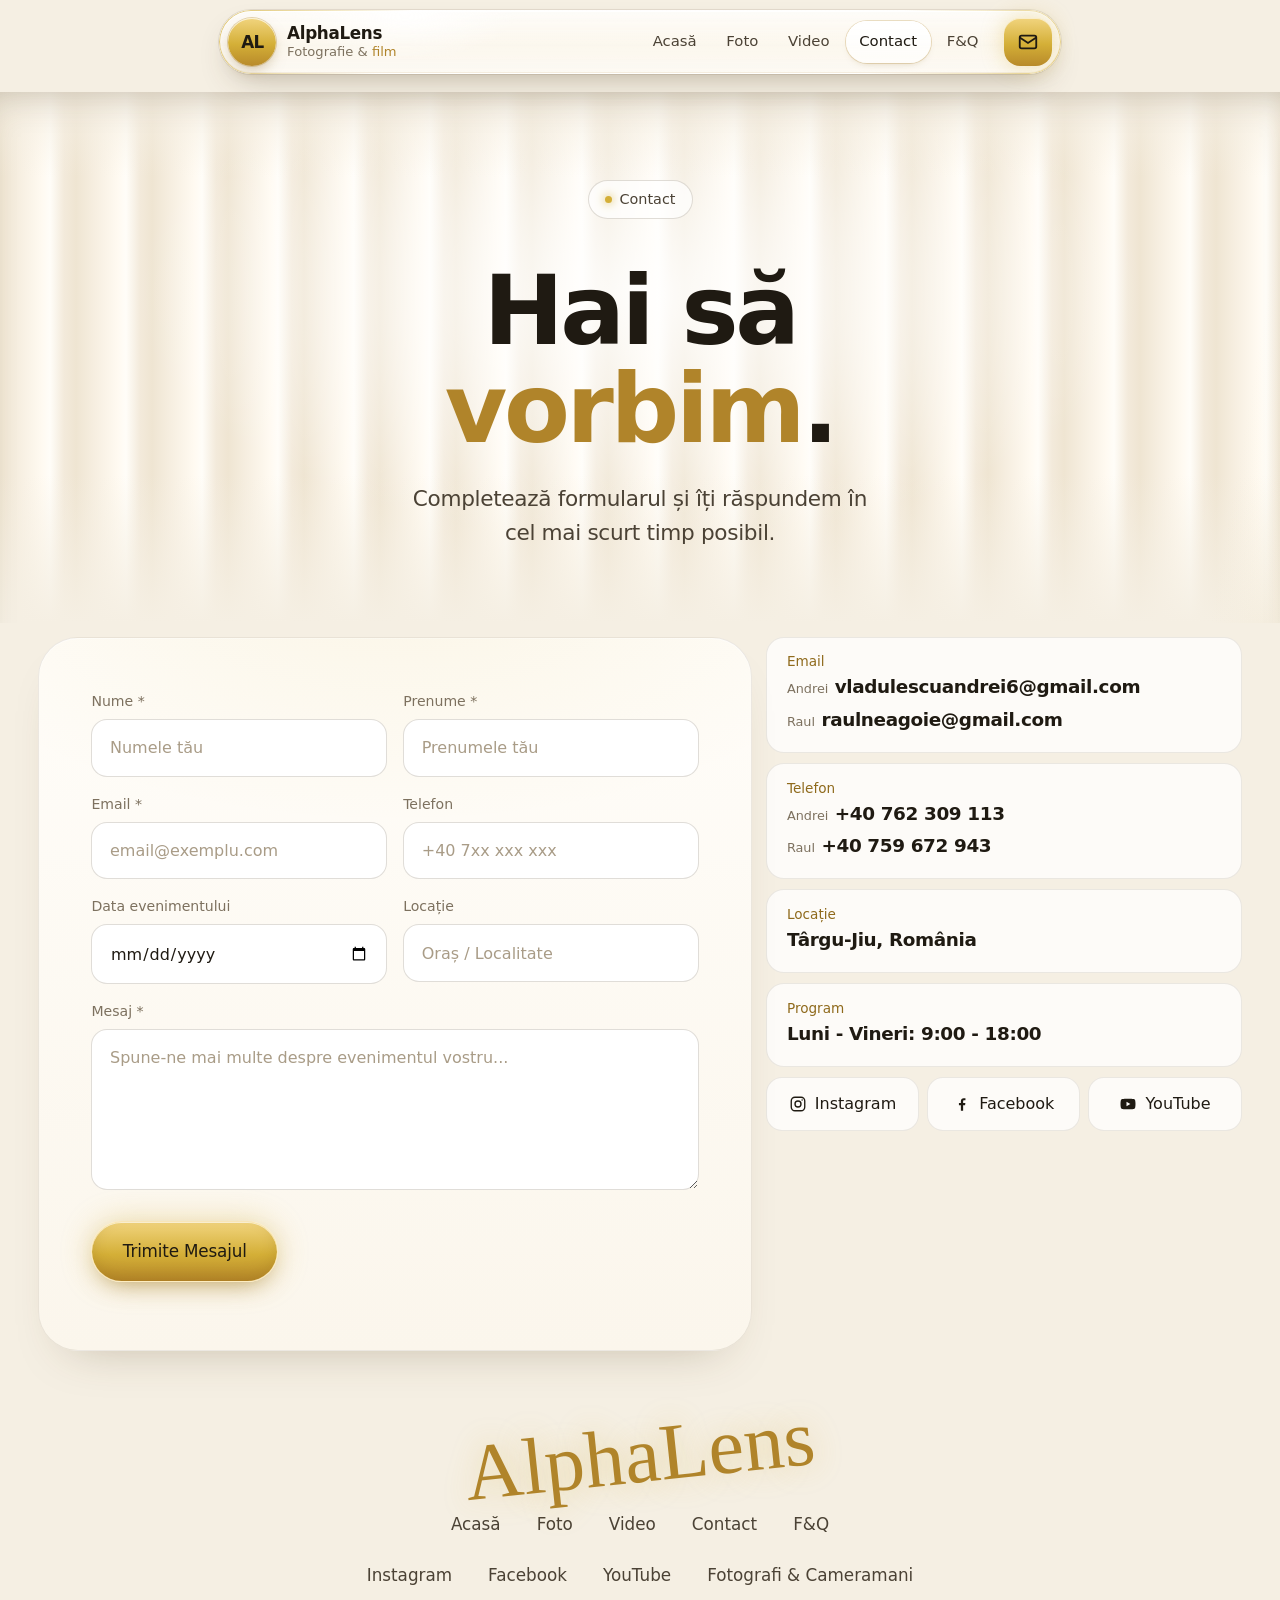
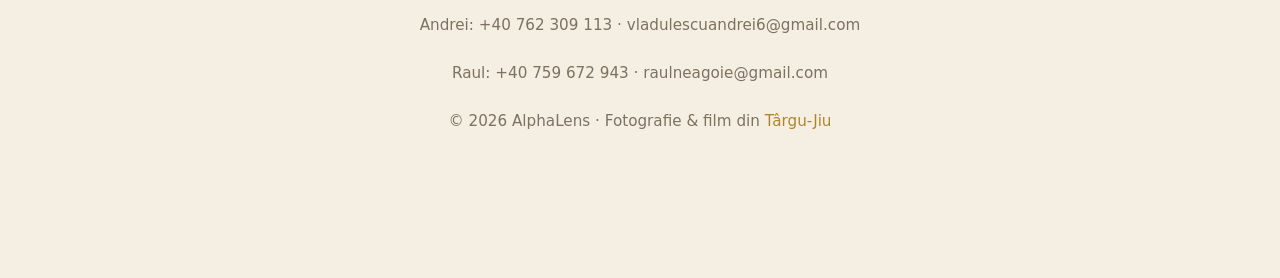
==== commit eddba62b: "Galerie foto: poza umple spațiul disponibil și pe iPhone (Safari) Imaginea din galerie e poziționată" ====
--- a/contact.html
+++ b/contact.html
@@ -17,7 +17,7 @@
   <link rel="preconnect" href="https://fonts.googleapis.com">
   <link rel="preconnect" href="https://fonts.gstatic.com" crossorigin>
   <link href="https://fonts.googleapis.com/css2?family=Inter+Tight:wght@500;600;700&family=Inter:wght@400;500&family=Herr+Von+Muellerhoff&display=swap" rel="stylesheet">
-  <link rel="stylesheet" href="style.css?v=20261121a">
+  <link rel="stylesheet" href="style.css?v=20261121b">
   <script defer src="vendor/emailjs.min.js?v=4.4.1"></script>
 </head>
 <body>
--- a/style.css
+++ b/style.css
@@ -591,7 +591,8 @@
 .gallery-head .count { color: var(--gold-2); font-variant-numeric: tabular-nums; font-size: 0.95rem; margin-top: 0.2rem; }
 .gallery .modal-close { position: static; }
 .gallery-main { position: relative; min-height: 0; display: grid; grid-template-rows: 100%; grid-template-columns: 100%; place-items: center; }
-.gallery-main img { max-width: 100%; max-height: 100%; object-fit: contain; border-radius: 14px; box-shadow: 0 30px 80px -30px #000; }
+/* poziționare absolută: Safari nu mai micșorează poza în celula grid */
+.gallery-main img { position: absolute; inset: 0; margin: auto; max-width: 100%; max-height: 100%; object-fit: contain; border-radius: 14px; box-shadow: 0 30px 80px -30px #000; }
 .gallery-nav { position: absolute; top: 50%; transform: translateY(-50%); width: 52px; height: 52px; border-radius: 50%; display: grid; place-items: center;
   background: rgba(255,255,255,0.14); border: 1px solid rgba(255,255,255,0.3); color: #fff; backdrop-filter: blur(10px); -webkit-backdrop-filter: blur(10px); transition: background 0.2s, color 0.2s; }
 .gallery-nav:hover { background: var(--gold-2); color: var(--ink); }
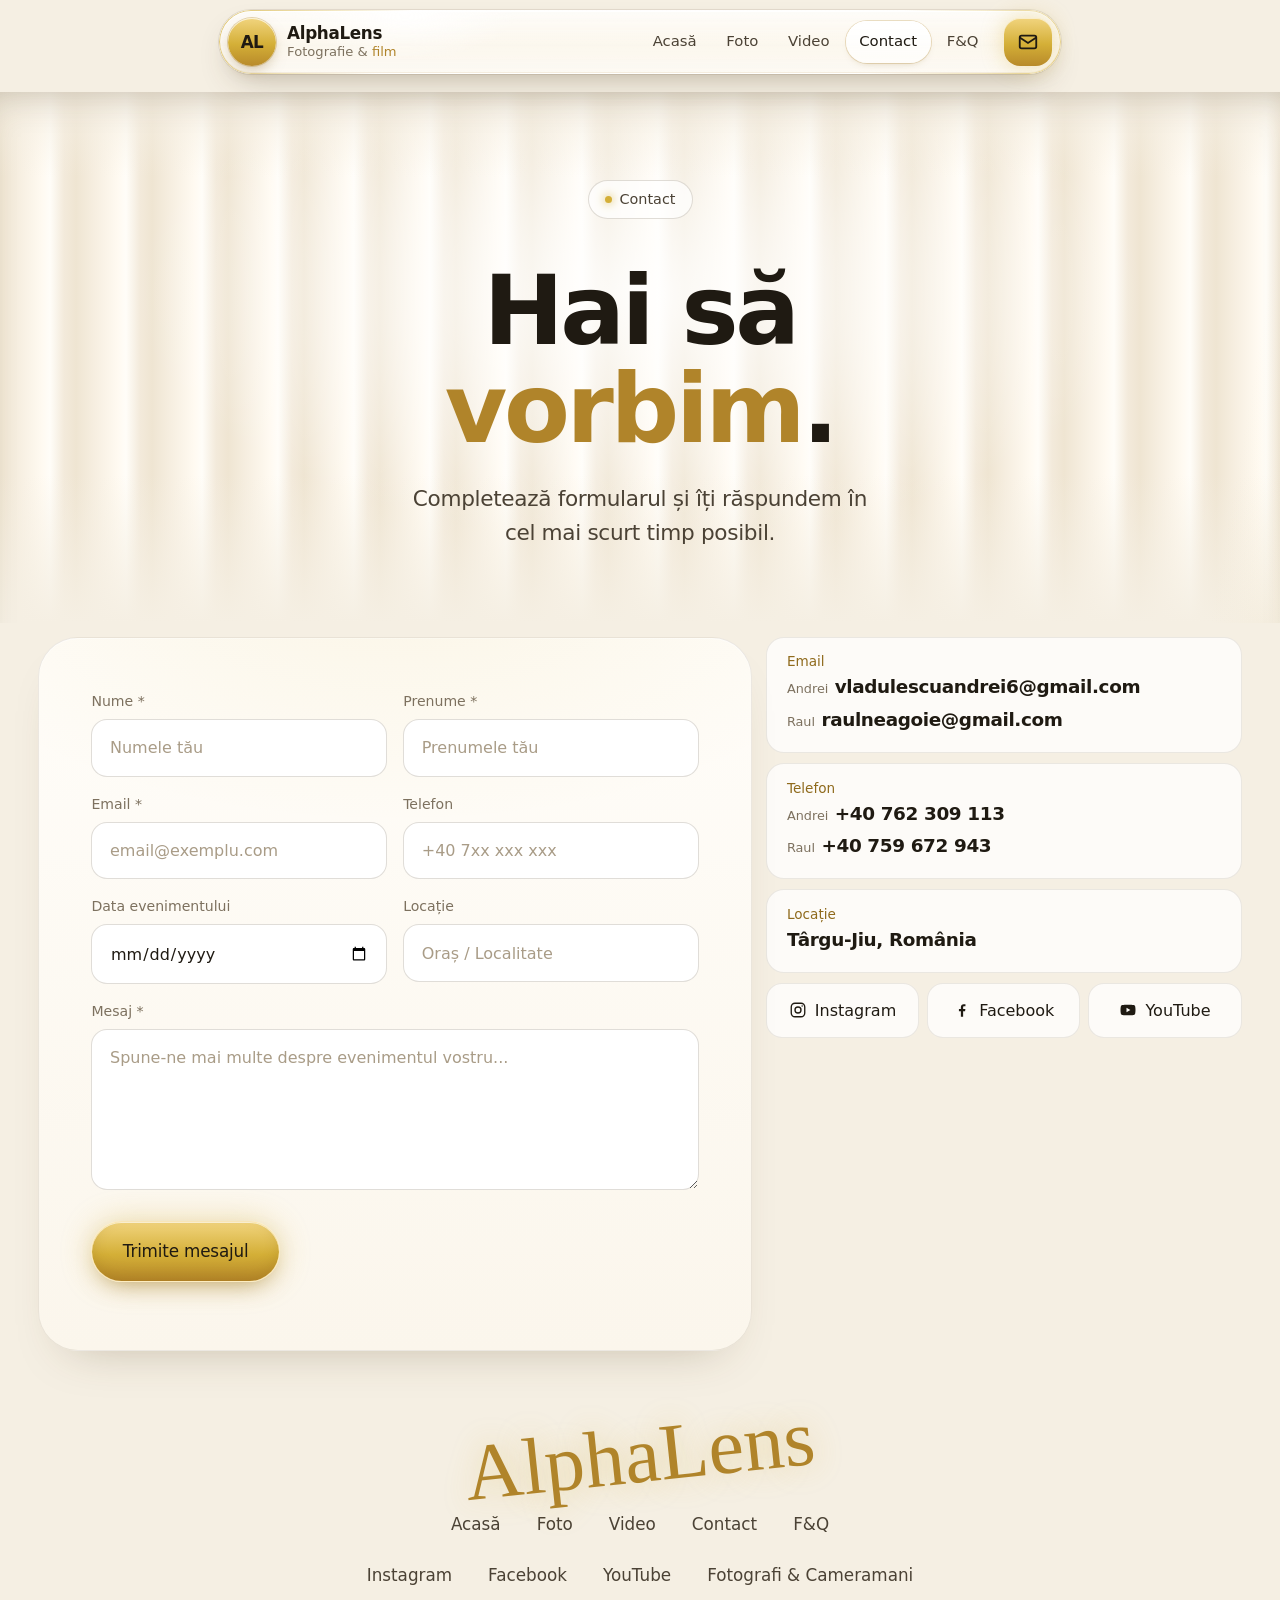
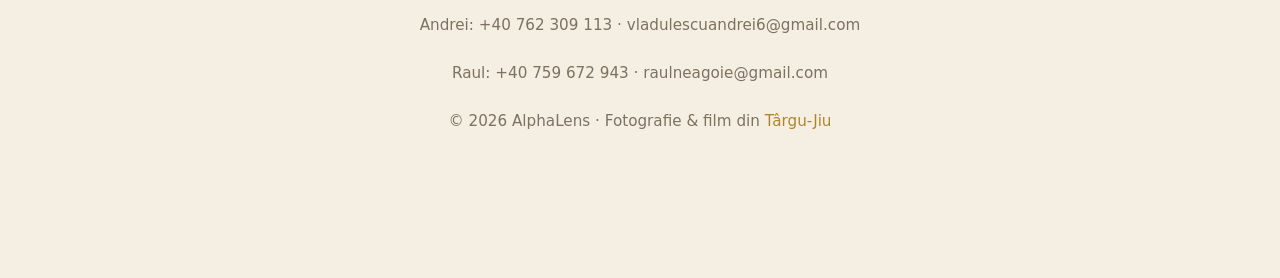
==== commit 76a22d18: "Corecturi: recenzia Alexandra & Adi, prețuri FAQ ca pe pagina de prețuri, fără program Luni–Vineri C" ====
--- a/contact.html
+++ b/contact.html
@@ -17,7 +17,7 @@
   <link rel="preconnect" href="https://fonts.googleapis.com">
   <link rel="preconnect" href="https://fonts.gstatic.com" crossorigin>
   <link href="https://fonts.googleapis.com/css2?family=Inter+Tight:wght@500;600;700&family=Inter:wght@400;500&family=Herr+Von+Muellerhoff&display=swap" rel="stylesheet">
-  <link rel="stylesheet" href="style.css?v=20261121b">
+  <link rel="stylesheet" href="style.css?v=20261126a">
   <script defer src="vendor/emailjs.min.js?v=4.4.1"></script>
 </head>
 <body>
@@ -110,7 +110,7 @@
             <div class="field"><label for="locatie">Locație</label><input type="text" id="locatie" name="locatie" placeholder="Oraș / Localitate"></div>
           </div>
           <div class="field"><label for="mesaj">Mesaj *</label><textarea id="mesaj" name="mesaj" rows="5" placeholder="Spune-ne mai multe despre evenimentul vostru..." required></textarea></div>
-          <button type="submit" class="btn btn-gold" id="submitBtn"><span class="btn-text">Trimite Mesajul</span></button>
+          <button type="submit" class="btn btn-gold" id="submitBtn"><span class="btn-text">Trimite mesajul</span></button>
           <p class="form-message" id="formMessage" role="status"></p>
         </form>
       </div>
@@ -119,7 +119,6 @@
           <div class="contact-row"><h3>Email</h3><a href="mailto:vladulescuandrei6@gmail.com"><small>Andrei</small>vladulescuandrei6@gmail.com</a><a href="mailto:raulneagoie@gmail.com"><small>Raul</small>raulneagoie@gmail.com</a></div>
           <div class="contact-row"><h3>Telefon</h3><a href="tel:+40762309113"><small>Andrei</small>+40 762 309 113</a><a href="tel:+40759672943"><small>Raul</small>+40 759 672 943</a></div>
           <div class="contact-row"><h3>Locație</h3><p>Târgu-Jiu, România</p></div>
-          <div class="contact-row"><h3>Program</h3><p>Luni - Vineri: 9:00 - 18:00</p></div>
         </div>
         <div class="socials">
           <a href="https://www.instagram.com/alphalens.ro/" target="_blank" rel="noopener"><svg viewBox="0 0 24 24" fill="none" stroke="currentColor" stroke-width="1.8" aria-hidden="true"><rect x="3" y="3" width="18" height="18" rx="5"/><circle cx="12" cy="12" r="4"/><circle cx="17.5" cy="6.5" r="1" fill="currentColor" stroke="none"/></svg>Instagram</a>
@@ -154,6 +153,6 @@
 
   <script src="vendor/motion.min.js?v=20261024a"></script>
   <script src="anim.js?v=20261024a"></script>
-  <script src="site.js?v=20261024a"></script>
+  <script src="site.js?v=20261121a"></script>
 </body>
 </html>
--- a/style.css
+++ b/style.css
@@ -688,3 +688,6 @@
   .profile { transform: none; }
 }
 .card-tight { padding: clamp(1.25rem, 4vw, 2rem); }
+
+/* Linkuri în răspunsurile din FAQ */
+.faq-a a { color: var(--gold-ink); text-decoration: underline; text-underline-offset: 0.15em; }
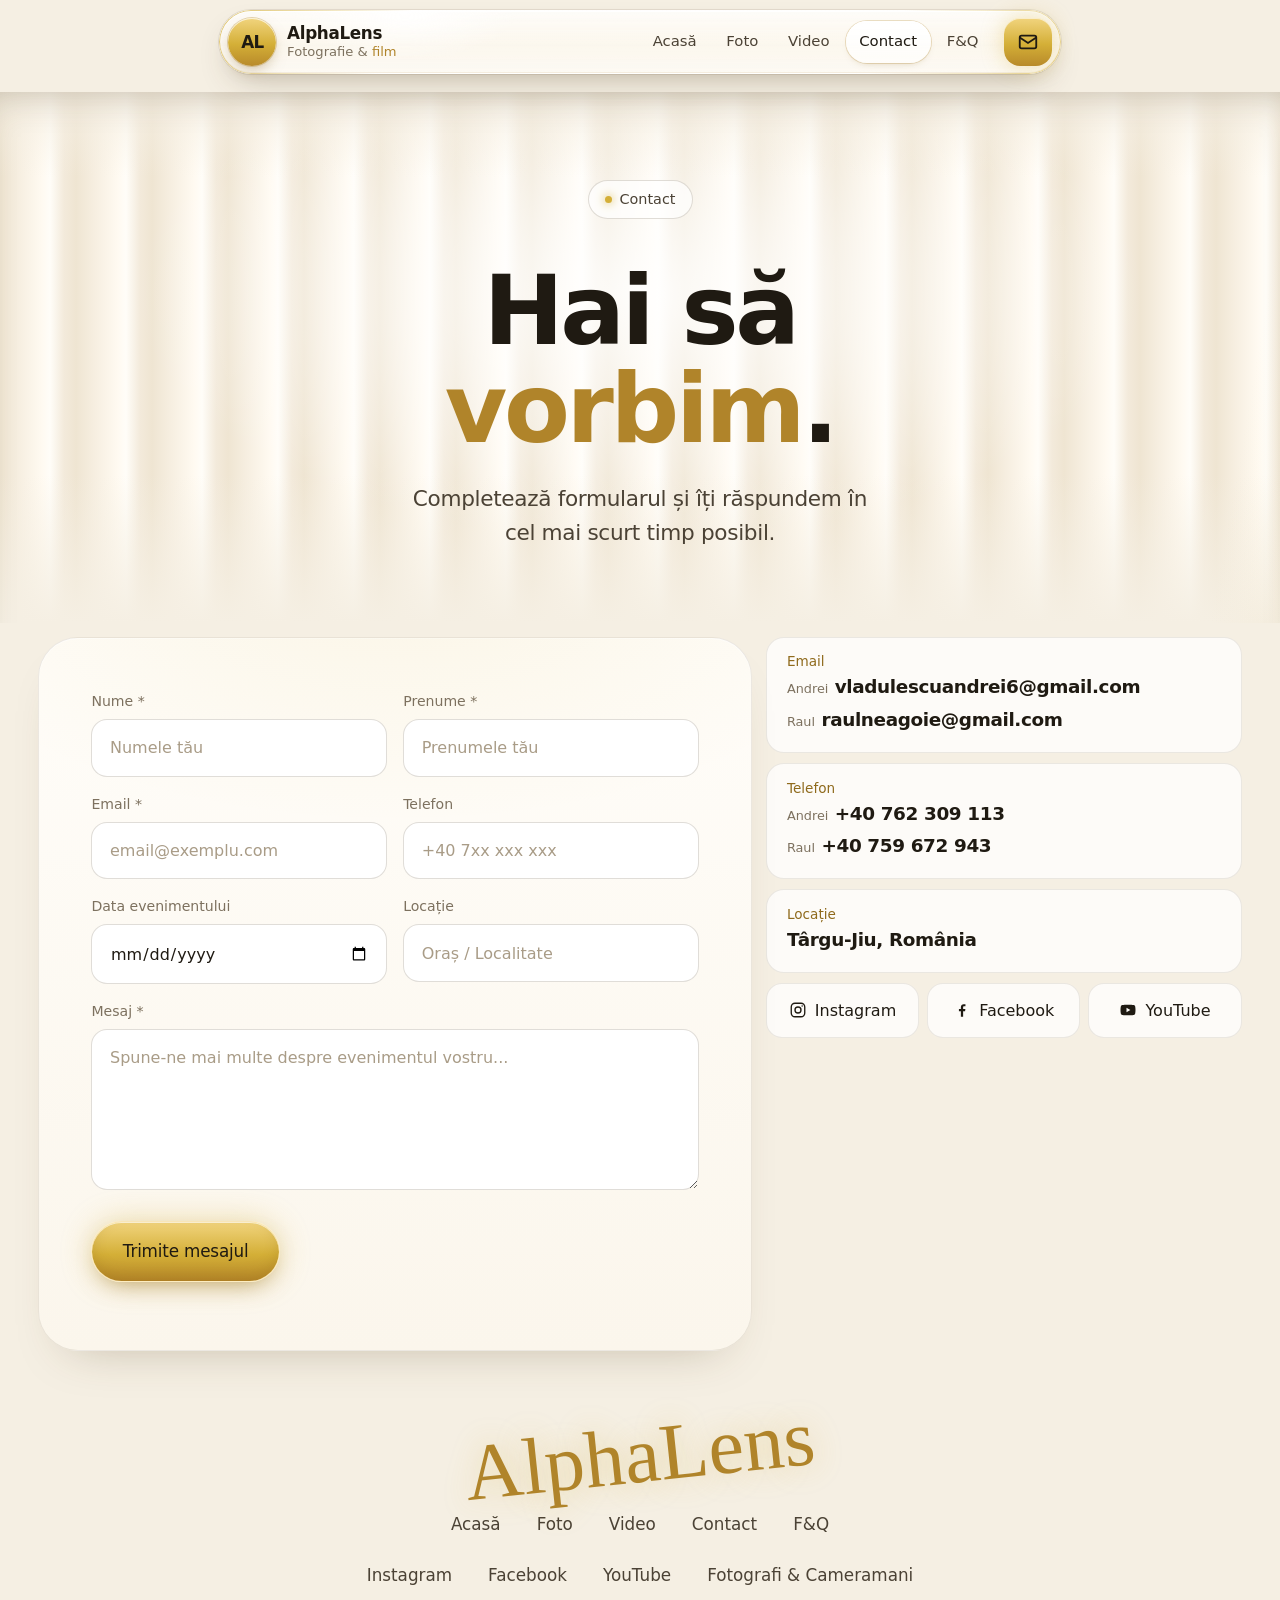
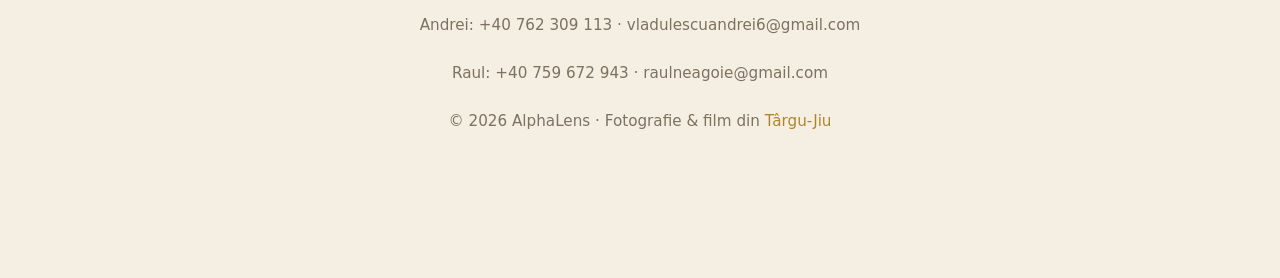
==== commit f6b81bba: "Texte: fără recenzia inventată, titlu concret, FAQ fără promisiuni vagi, adrese fără .html Co-Author" ====
--- a/contact.html
+++ b/contact.html
@@ -6,6 +6,7 @@
   <meta name="viewport" content="width=device-width, initial-scale=1.0">
   <title>Contact | AlphaLens</title>
   <meta name="description" content="Scrie-ne data și locația evenimentului tău. Îți răspundem cât de repede putem.">
+  <link rel="canonical" href="https://alphalens.ro/contact">
   <meta name="theme-color" content="#f5efe3">
   <meta property="og:type" content="website">
   <meta property="og:locale" content="ro_RO">
@@ -53,7 +54,7 @@
             <em><i aria-hidden="true"></i>Ne deplasăm în toată țara</em>
           </div>
         </div>
-        <p class="profile-text">Profesionalism, creativitate și discreție. Surprindem nunți, botezuri, cununii și majorate în fotografii și film, ca voi să vă bucurați de zi fără griji.</p>
+        <p class="profile-text">Surprindem nunți, botezuri, cununii și majorate în fotografii și film, ca voi să vă bucurați de zi fără griji.</p>
         <div class="profile-social">
           <a href="https://www.instagram.com/alphalens.ro/" target="_blank" rel="noopener"><svg viewBox="0 0 24 24" fill="none" stroke="currentColor" stroke-width="1.8" aria-hidden="true"><rect x="3" y="3" width="18" height="18" rx="5"/><circle cx="12" cy="12" r="4"/><circle cx="17.5" cy="6.5" r="1" fill="currentColor" stroke="none"/></svg><span>Instagram</span></a>
           <a href="https://www.facebook.com/vladulescu.andrei.52" target="_blank" rel="noopener"><svg viewBox="0 0 24 24" fill="currentColor" aria-hidden="true"><path d="M13.5 21v-7.5h2.6l.4-3h-3V8.6c0-.9.3-1.5 1.5-1.5h1.6V4.4c-.3 0-1.2-.1-2.3-.1-2.3 0-3.8 1.4-3.8 3.9v2.3H7.9v3h2.6V21h3z"/></svg><span>Facebook</span></a>
@@ -153,6 +154,6 @@
 
   <script src="vendor/motion.min.js?v=20261024a"></script>
   <script src="anim.js?v=20261024a"></script>
-  <script src="site.js?v=20261121a"></script>
+  <script src="site.js?v=20261126a"></script>
 </body>
 </html>
